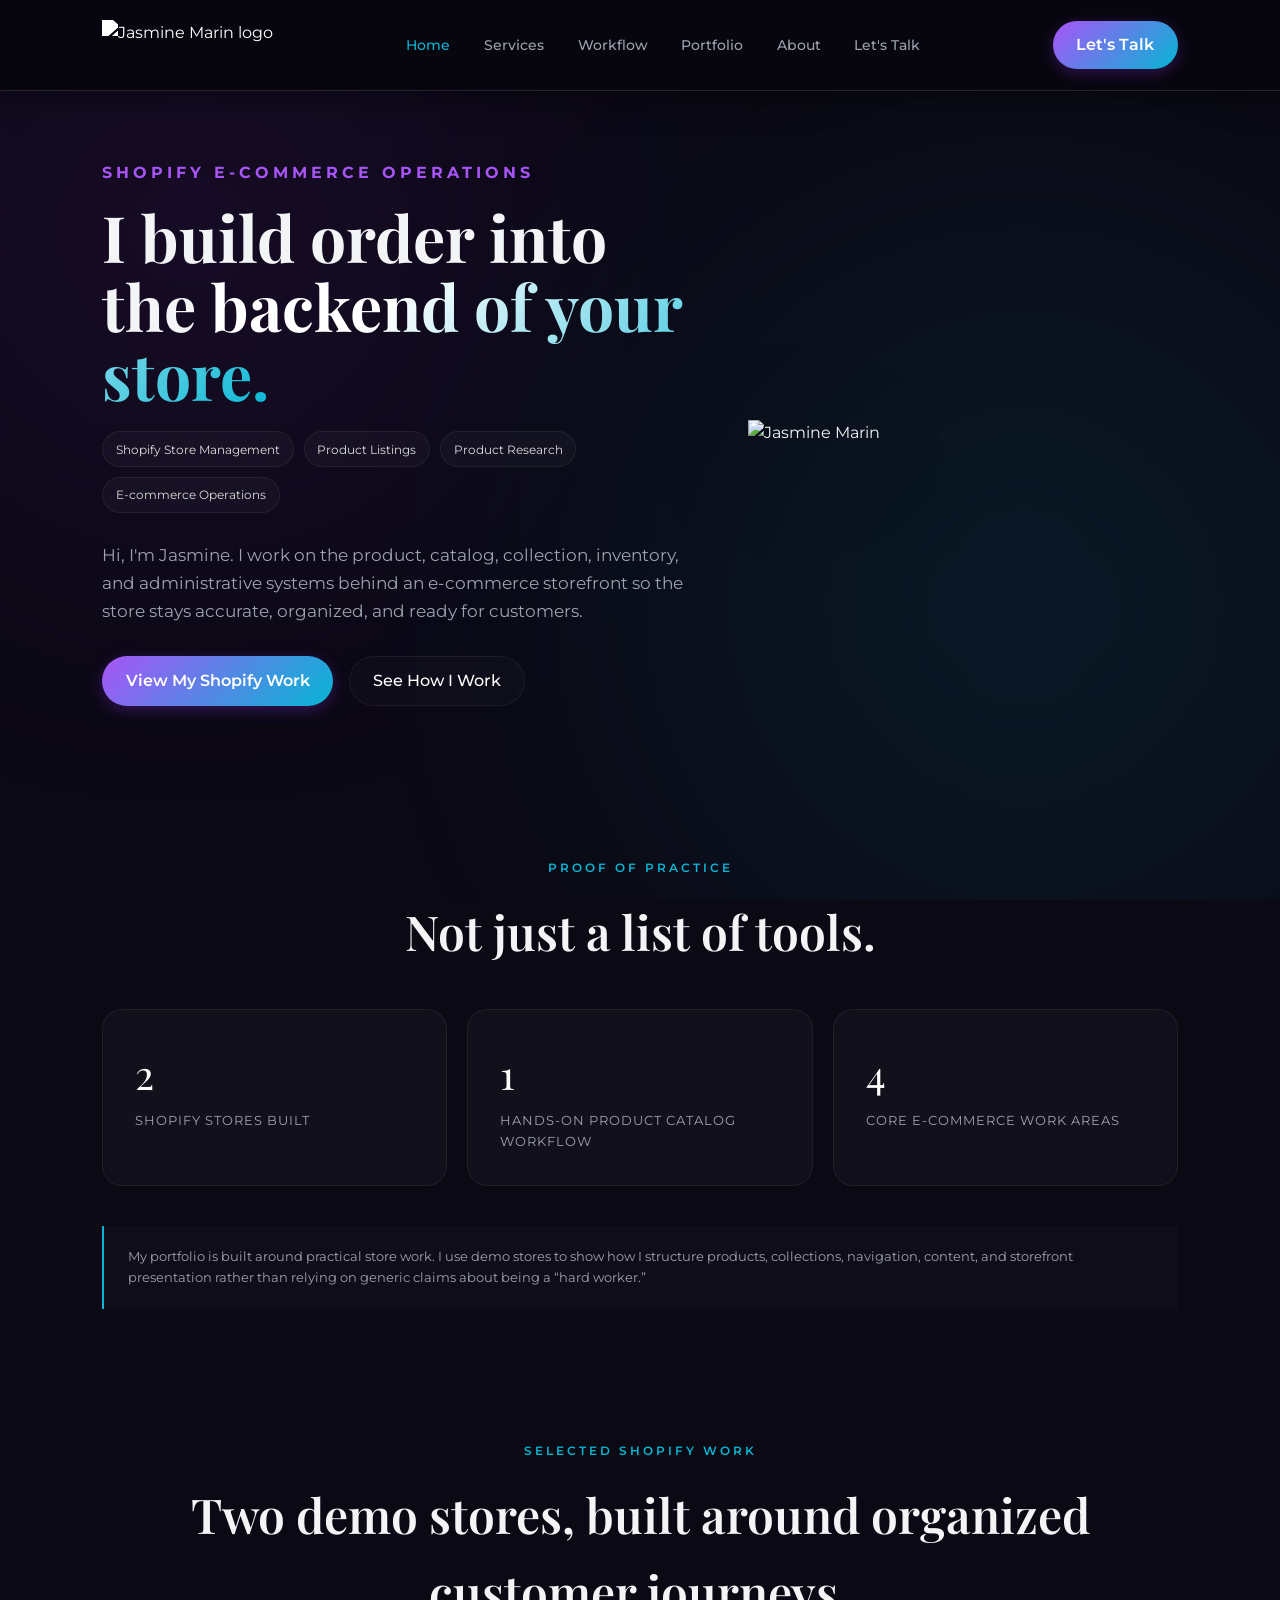
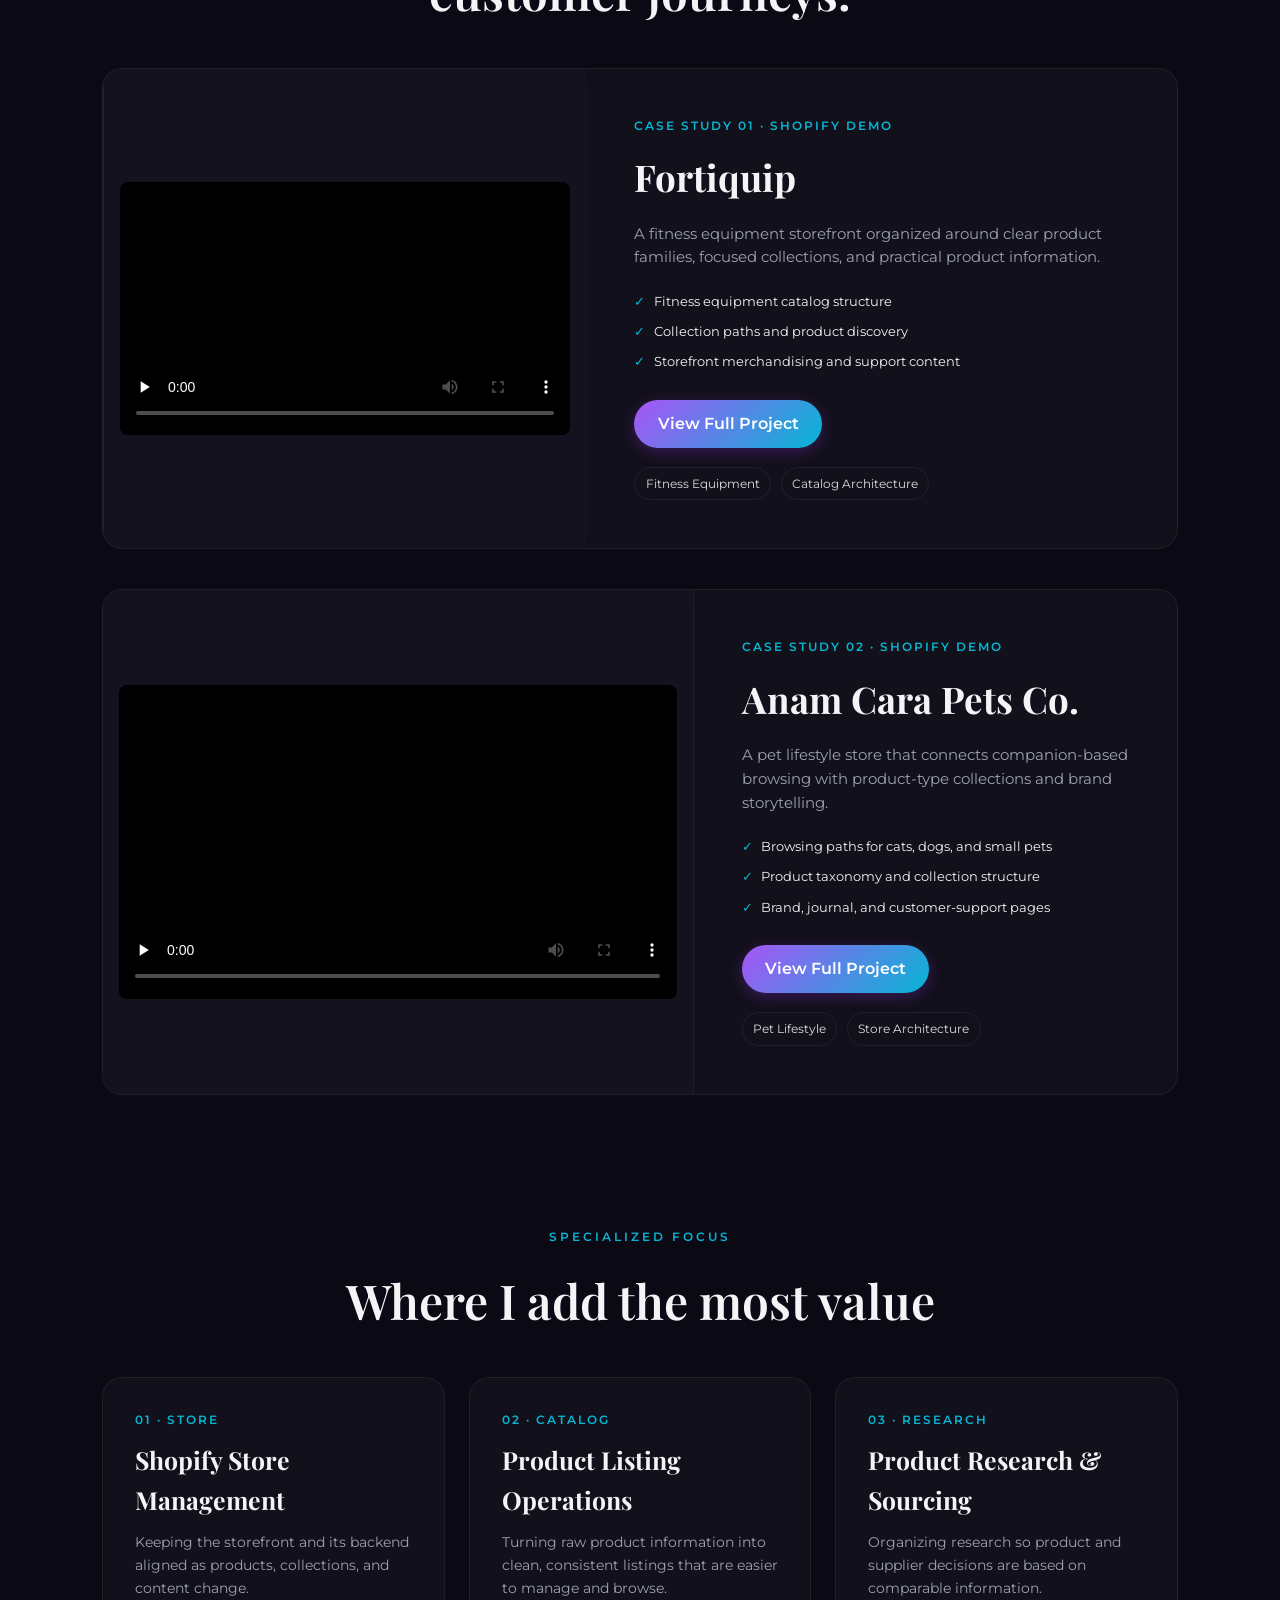
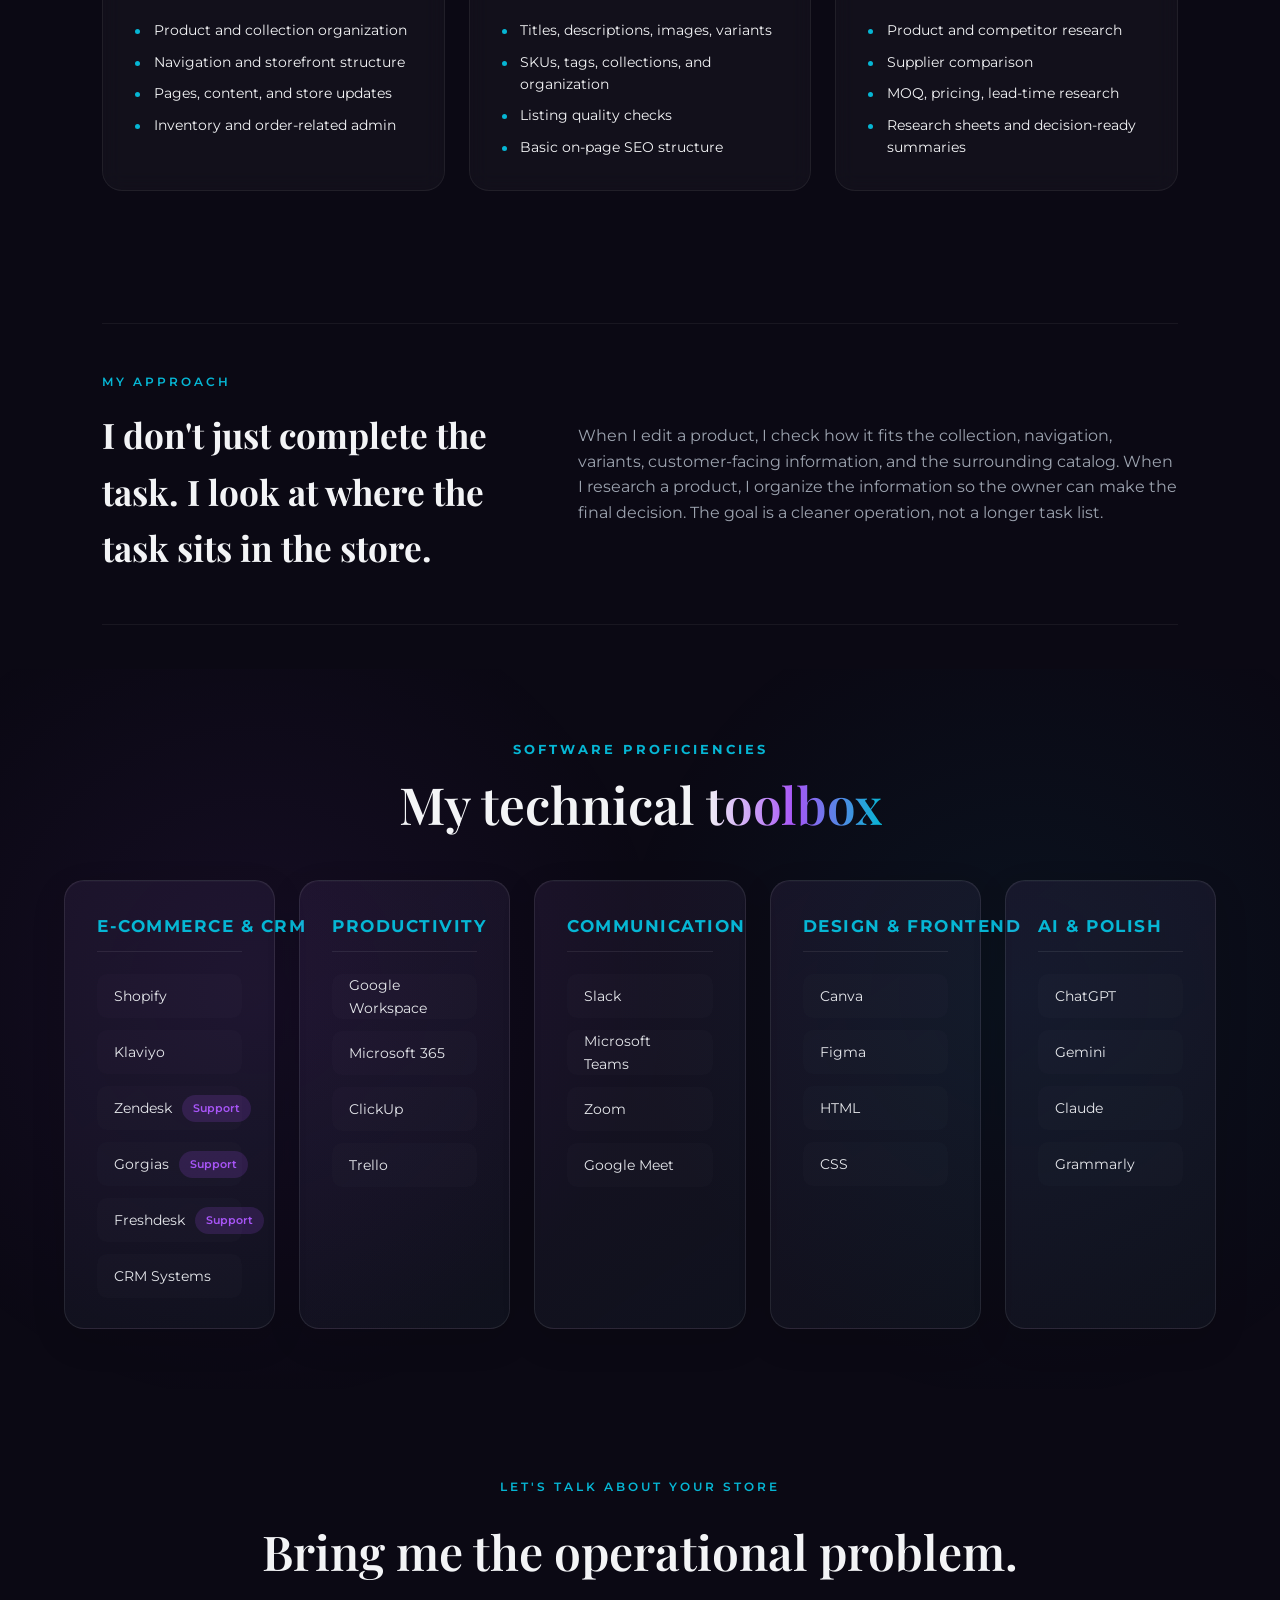
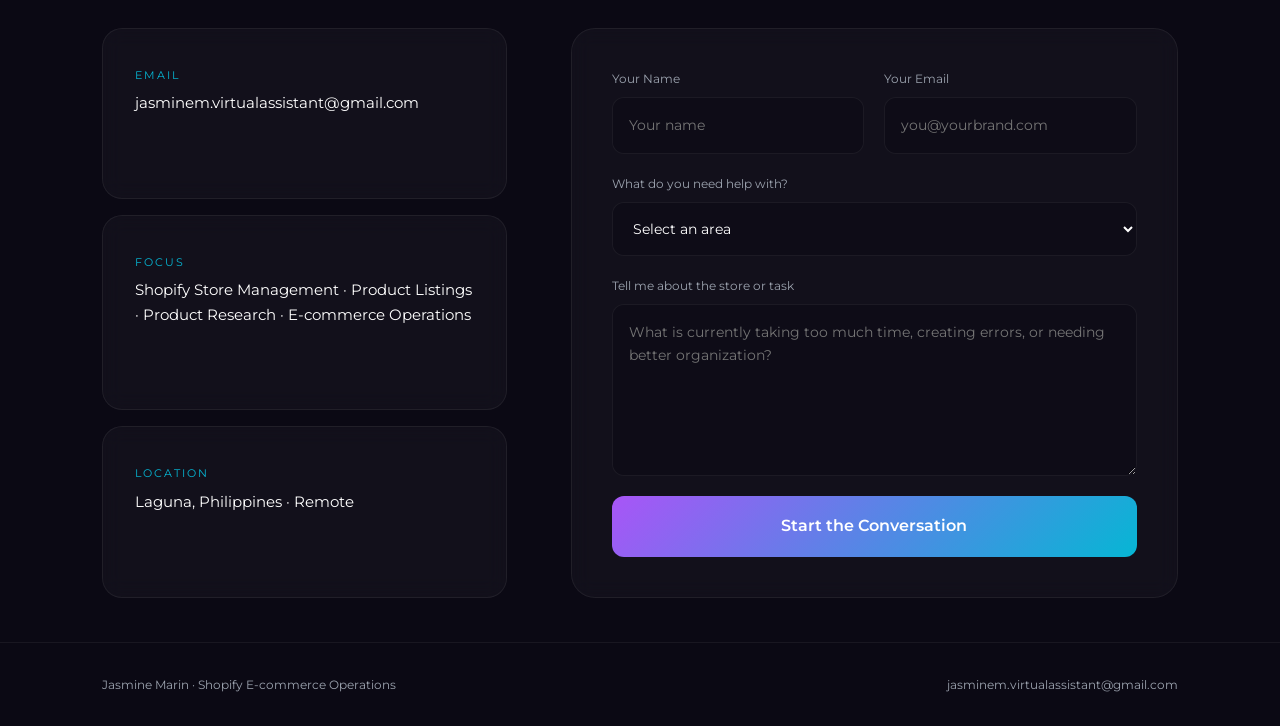
==== index.html @ 8a1c5198 "Initial commit" ====
<!DOCTYPE html>
<html lang="en">
<head>
<meta charset="UTF-8">
<meta name="viewport" content="width=device-width, initial-scale=1.0">
<title>Jasmine Marin | Shopify E-commerce Operations</title>
<meta name="description" content="Jasmine Marin specializes in Shopify store management, product listings, product research and e-commerce operations.">
<link rel="stylesheet" href="style.css">
</head>
<body data-page="home">
<div class="ambient-bg"><div class="blur-blob blob-1"></div><div class="blur-blob blob-2"></div></div>

<header>
    <a href="index.html" class="logo" aria-label="Jasmine Marin home">
        <img src="image/Jasmine LOGO.png" alt="Jasmine Marin logo" class="logo-img">
    </a>

    <button class="mobile-menu-btn" type="button" aria-label="Open navigation" aria-controls="menu" aria-expanded="false">
        <span></span>
    </button>

    <nav id="menu" aria-label="Primary navigation">
        <a href="index.html" data-page="home">Home</a>
        <a href="services.html" data-page="services">Services</a>
        <a href="workflow.html" data-page="workflow">Workflow</a>
        <a href="portfolio.html" data-page="portfolio">Portfolio</a>
        <a href="about.html" data-page="about">About</a>
        <a href="index.html#contact">Let's Talk</a>
    </nav>

    <a class="btn-header" href="index.html#contact">Let's Talk</a>
</header>


<main>
<section class="page-hero">
    <div class="hero-grid">
        <div class="hero-content reveal">
            <h2>Shopify E-commerce Operations</h2>
            <h1>I build order into the <span class="gradient-text">backend of your store.</span></h1>
            <div class="eyebrow-line">
                <span>Shopify Store Management</span>
                <span>Product Listings</span>
                <span>Product Research</span>
                <span>E-commerce Operations</span>
            </div>
            <p class="lead">Hi, I'm Jasmine. I work on the product, catalog, collection, inventory, and administrative systems behind an e-commerce storefront so the store stays accurate, organized, and ready for customers.</p>
            <div class="hero-actions">
                <a class="btn-primary" href="portfolio.html">View My Shopify Work</a>
                <a class="btn-secondary" href="workflow.html">See How I Work</a>
            </div>
        </div>
        <div class="hero-image-wrapper reveal">
            <img src="image/jasmine.png" alt="Jasmine Marin" class="hero-profile-img">
        </div>
    </div>
</section>

<section class="reveal">
    <div class="section-tag">Proof of Practice</div>
    <h2 class="section-title">Not just a list of tools.</h2>
    <div class="proof-grid">
        <div class="proof-card"><div class="proof-number">2</div><div class="proof-label">Shopify stores built</div></div>
        <div class="proof-card"><div class="proof-number">1</div><div class="proof-label">Hands-on product catalog workflow</div></div>
        <div class="proof-card"><div class="proof-number">4</div><div class="proof-label">Core e-commerce work areas</div></div>
    </div>
    <p class="case-note">My portfolio is built around practical store work. I use demo stores to show how I structure products, collections, navigation, content, and storefront presentation rather than relying on generic claims about being a “hard worker.”</p>
</section>

  <section class="reveal" id="selected-work">
    <div class="section-tag">Selected Shopify Work</div>
    <h2 class="section-title">Two demo stores, built around organized customer journeys.</h2>

    <div class="project-stack">
      <article class="project-card">
        <div class="project-card-inner">
          <div class="project-visual">
            <div class="work-video-wrapper">
              <video class="work-sample-video" controls playsinline preload="none" poster="../assets/portfolio/fortiquip/homepage%20-%20fortiquip.png" aria-label="Fortiquip new version demo store walkthrough">
                <source src="../assets/portfolio/fortiquip/FORTIQUIP%20STORE%20(NEW%20VERSION)%20-%20VIDEO%20DEMO%20.mp4" type="video/mp4">
                Your browser does not support HTML video.
              </video>
            </div>
          </div>

          <div class="project-copy">
            <span class="project-kicker">CASE STUDY 01 · SHOPIFY DEMO</span>
            <h3>Fortiquip</h3>
            <p>A fitness equipment storefront organized around clear product families, focused collections, and practical product information.</p>
            <ul>
              <li>Fitness equipment catalog structure</li>
              <li>Collection paths and product discovery</li>
              <li>Storefront merchandising and support content</li>
            </ul>
            <a class="btn-primary" href="portfolio.html#fortiquip">View Full Project</a>
            <div class="project-meta">
              <span>Fitness Equipment</span>
              <span>Catalog Architecture</span>
            </div>
          </div>
        </div>
      </article>

      <article class="project-card reverse">
        <div class="project-card-inner">
          <div class="project-visual">
            <div class="work-video-wrapper">
              <video class="work-sample-video" controls playsinline preload="none" poster="../assets/portfolio/anam-cara/homepage-anamcarapetsco.png" aria-label="Anam Cara Pets Co. demo store walkthrough">
                <source src="../assets/portfolio/anam-cara/ANAM%20CARA%20PETS%20CO_STORE%20WEBSITE%20PAGES%20DEMO.mp4" type="video/mp4">
                Your browser does not support HTML video.
              </video>
            </div>
          </div>

          <div class="project-copy">
            <span class="project-kicker">CASE STUDY 02 · SHOPIFY DEMO</span>
            <h3>Anam Cara Pets Co.</h3>
            <p>A pet lifestyle store that connects companion-based browsing with product-type collections and brand storytelling.</p>
            <ul>
              <li>Browsing paths for cats, dogs, and small pets</li>
              <li>Product taxonomy and collection structure</li>
              <li>Brand, journal, and customer-support pages</li>
            </ul>
            <a class="btn-primary" href="portfolio.html#anam-cara">View Full Project</a>
            <div class="project-meta">
              <span>Pet Lifestyle</span>
              <span>Store Architecture</span>
            </div>
          </div>
        </div>
      </article>
    </div>
  </section>

<section class="reveal">
    <div class="section-tag">Specialized Focus</div>
    <h2 class="section-title">Where I add the most value</h2>
    <div class="focus-grid">
        <article class="focus-card">
            <div class="card-index">01 · STORE</div>
            <h3>Shopify Store Management</h3>
            <p>Keeping the storefront and its backend aligned as products, collections, and content change.</p>
            <ul>
                <li>Product and collection organization</li>
                <li>Navigation and storefront structure</li>
                <li>Pages, content, and store updates</li>
                <li>Inventory and order-related admin</li>
            </ul>
        </article>
        <article class="focus-card">
            <div class="card-index">02 · CATALOG</div>
            <h3>Product Listing Operations</h3>
            <p>Turning raw product information into clean, consistent listings that are easier to manage and browse.</p>
            <ul>
                <li>Titles, descriptions, images, variants</li>
                <li>SKUs, tags, collections, and organization</li>
                <li>Listing quality checks</li>
                <li>Basic on-page SEO structure</li>
            </ul>
        </article>
        <article class="focus-card">
            <div class="card-index">03 · RESEARCH</div>
            <h3>Product Research & Sourcing</h3>
            <p>Organizing research so product and supplier decisions are based on comparable information.</p>
            <ul>
                <li>Product and competitor research</li>
                <li>Supplier comparison</li>
                <li>MOQ, pricing, lead-time research</li>
                <li>Research sheets and decision-ready summaries</li>
            </ul>
        </article>
    </div>
</section>

<section class="reveal">
    <div class="expertise-band">
        <div>
            <div class="section-tag" style="text-align:left">My Approach</div>
            <h3>I don't just complete the task. I look at where the task sits in the store.</h3>
        </div>
        <p>When I edit a product, I check how it fits the collection, navigation, variants, customer-facing information, and the surrounding catalog. When I research a product, I organize the information so the owner can make the final decision. The goal is a cleaner operation, not a longer task list.</p>
    </div>
</section>

<section class="toolbox-section" id="toolbox">
  <div class="section-heading">
    <span class="eyebrow">SOFTWARE PROFICIENCIES</span>

    <h2>
      My technical <span>toolbox</span>
    </h2>
  </div>

  <div class="toolbox-grid">

    <!-- E-COMMERCE & CRM -->
    <div class="toolbox-card">
      <h3>E-COMMERCE &amp; CRM</h3>

      <div class="tool-item">
        <span>Shopify</span>
      </div>

      <div class="tool-item">
        <span>Klaviyo</span>
      </div>

      <div class="tool-item tool-with-badge">
        <span>Zendesk</span>
        <span class="tool-badge">Support</span>
      </div>

      <div class="tool-item tool-with-badge">
        <span>Gorgias</span>
        <span class="tool-badge">Support</span>
      </div>

      <div class="tool-item tool-with-badge">
        <span>Freshdesk</span>
        <span class="tool-badge">Support</span>
      </div>

      <div class="tool-item">
        <span>CRM Systems</span>
      </div>
    </div>


    <!-- PRODUCTIVITY -->
    <div class="toolbox-card">
      <h3>PRODUCTIVITY</h3>

      <div class="tool-item">
        <span>Google Workspace</span>
      </div>

      <div class="tool-item">
        <span>Microsoft 365</span>
      </div>

      <div class="tool-item">
        <span>ClickUp</span>
      </div>

      <div class="tool-item">
        <span>Trello</span>
      </div>
    </div>


    <!-- COMMUNICATION -->
    <div class="toolbox-card">
      <h3>COMMUNICATION</h3>

      <div class="tool-item">
        <span>Slack</span>
      </div>

      <div class="tool-item">
        <span>Microsoft Teams</span>
      </div>

      <div class="tool-item">
        <span>Zoom</span>
      </div>

      <div class="tool-item">
        <span>Google Meet</span>
      </div>
    </div>


    <!-- DESIGN & FRONTEND -->
    <div class="toolbox-card">
      <h3>DESIGN &amp; FRONTEND</h3>

      <div class="tool-item">
        <span>Canva</span>
      </div>

      <div class="tool-item">
        <span>Figma</span>
      </div>

      <div class="tool-item">
        <span>HTML</span>
      </div>

      <div class="tool-item">
        <span>CSS</span>
      </div>
    </div>


    <!-- AI & POLISH -->
    <div class="toolbox-card">
      <h3>AI &amp; POLISH</h3>

      <div class="tool-item">
        <span>ChatGPT</span>
      </div>

      <div class="tool-item">
        <span>Gemini</span>
      </div>

      <div class="tool-item">
        <span>Claude</span>
      </div>

      <div class="tool-item">
        <span>Grammarly</span>
      </div>
    </div>

  </div>
</section>

<section id="contact" class="reveal">
    <div class="section-tag">Let's Talk About Your Store</div>
    <h2 class="section-title">Bring me the operational problem.</h2>
    <div class="contact-grid">
        <div class="contact-info-panel">
            <div class="contact-card"><label>Email</label><p>jasminem.virtualassistant@gmail.com</p></div>
            <div class="contact-card"><label>Focus</label><p>Shopify Store Management · Product Listings · Product Research · E-commerce Operations</p></div>
            <div class="contact-card"><label>Location</label><p>Laguna, Philippines · Remote</p></div>
        </div>
        <form action="https://formspree.io/f/xwvgepog" method="POST">
            <div class="form-row">
                <div class="input-group"><label>Your Name</label><input type="text" name="name" placeholder="Your name" required></div>
                <div class="input-group"><label>Your Email</label><input type="email" name="email" placeholder="you@yourbrand.com" required></div>
            </div>
            <div class="input-group">
                <label>What do you need help with?</label>
                <select name="service" required>
                    <option value="">Select an area</option>
                    <option>Shopify Store Management</option>
                    <option>Product Listing & Catalog</option>
                    <option>Product Research & Sourcing</option>
                    <option>Inventory & Order Operations</option>
                    <option>E-commerce Administrative Support</option>
                </select>
            </div>
            <div class="input-group"><label>Tell me about the store or task</label><textarea rows="6" name="message" placeholder="What is currently taking too much time, creating errors, or needing better organization?" required></textarea></div>
            <button type="submit">Start the Conversation</button>
        </form>
    </div>
</section>
</main>


<footer>
    <span>Jasmine Marin · Shopify E-commerce Operations</span>
    <a href="mailto:jasminem.virtualassistant@gmail.com">jasminem.virtualassistant@gmail.com</a>
</footer>

<script src="script.js"></script>
</body>
</html>
---- style.css ----
@import url('https://fonts.googleapis.com/css2?family=Montserrat:wght@300;400;500;600&family=Playfair+Display:ital,wght@0,600;1,400&display=swap');

:root{
    --bg-dark:#0b0914;
    --purple-glow:rgba(147,51,234,.15);
    --cyan-glow:rgba(6,182,212,.15);
    --text-main:#f3f4f6;
    --text-muted:#9ca3af;
    --accent-purple:#a855f7;
    --accent-cyan:#06b6d4;
    --glass-bg:rgba(255,255,255,.03);
    --glass-border:rgba(255,255,255,.06);
    --bar-bg:#4f46e5;
    --header-bg:rgba(11,9,20,.72);
}
*{box-sizing:border-box;margin:0;padding:0;scroll-behavior:smooth}
body{
    background:var(--bg-dark);
    color:var(--text-main);
    font-family:'Montserrat',sans-serif;
    overflow-x:hidden;
    line-height:1.6;
}
a{color:inherit}
button,input,textarea{font:inherit}
.ambient-bg{position:fixed;inset:0;z-index:-2;pointer-events:none;overflow:hidden}
.blur-blob{
    position:absolute;border-radius:50%;filter:blur(140px);opacity:.6;
    animation:float-bg 20s infinite alternate ease-in-out;
}
.blob-1{top:-10%;left:-10%;width:50vw;height:50vw;background:var(--purple-glow)}
.blob-2{bottom:-10%;right:-10%;width:60vw;height:60vw;background:var(--cyan-glow);animation-delay:-5s}
@keyframes float-bg{0%{transform:translate(0,0) scale(1)}100%{transform:translate(8%,5%) scale(1.15)}}
body::before{
    content:"";position:fixed;inset:0;
    background-image:radial-gradient(rgba(255,255,255,.015) 1px,transparent 1px);
    background-size:32px 32px;z-index:-1;pointer-events:none;
}

header{
    position:fixed;top:0;width:100%;padding:1.25rem 8%;
    display:flex;justify-content:space-between;align-items:center;
    z-index:200;background:rgba(8,7,15,.96);backdrop-filter:blur(16px);
    border-bottom:1px solid rgba(255,255,255,.12);box-shadow:0 8px 28px rgba(0,0,0,.38);
}
.logo{display:flex;align-items:center;text-decoration:none}
.logo-img{height:50px;width:auto;display:block;filter:brightness(0) invert(1);transition:transform .3s ease}
.logo-img:hover{transform:scale(1.05)}
nav{display:flex;align-items:center;gap:2.1rem}
nav a{
    color:var(--text-muted);text-decoration:none;font-size:.88rem;font-weight:500;
    transition:color .3s;white-space:nowrap
}
nav a:hover,nav a.active{color:var(--accent-cyan)}
.mobile-menu-btn{
    display:none;width:40px;height:40px;border:1px solid rgba(255,255,255,.12);
    border-radius:14px;background:rgba(11,9,20,.75);color:#fff;align-items:center;
    justify-content:center;cursor:pointer;position:relative
}
.mobile-menu-btn span{display:block;width:18px;height:2px;background:#fff;border-radius:999px;position:relative;transition:transform .25s ease,opacity .25s ease}
.mobile-menu-btn span::before,.mobile-menu-btn span::after{
    content:"";position:absolute;width:18px;height:2px;background:#fff;border-radius:999px;left:0;
    transition:transform .25s ease,opacity .25s ease
}
.mobile-menu-btn span::before{transform:translateY(-6px)}
.mobile-menu-btn span::after{transform:translateY(6px)}
.mobile-menu-btn.open span{transform:rotate(45deg)}
.mobile-menu-btn.open span::before{transform:rotate(90deg)}
.mobile-menu-btn.open span::after{opacity:0}

.btn-header,.btn-primary{
    display:inline-flex;align-items:center;justify-content:center;
    background:linear-gradient(135deg,var(--accent-purple),var(--accent-cyan));
    padding:.7rem 1.45rem;border-radius:30px;color:#fff;font-weight:600;
    border:none;cursor:pointer;text-decoration:none;
    box-shadow:0 4px 15px rgba(147,51,234,.3);
    transition:transform .3s,box-shadow .3s
}
.btn-header:hover,.btn-primary:hover{transform:translateY(-2px);box-shadow:0 6px 20px rgba(6,182,212,.4)}
.btn-secondary{
    display:inline-flex;align-items:center;justify-content:center;
    padding:.7rem 1.45rem;border:1px solid var(--glass-border);
    border-radius:30px;color:#fff;text-decoration:none;font-weight:500;
    transition:.3s;background:rgba(255,255,255,.02)
}
.btn-secondary:hover{border-color:var(--accent-cyan);transform:translateY(-2px)}

section{padding:5.5rem 8% 2.75rem;min-height:0;display:flex;flex-direction:column;justify-content:center;scroll-margin-top:88px}
.page-hero{padding-top:10rem;min-height:68vh;padding-bottom:4rem}
.reveal{opacity:0;transform:translateY(35px);transition:opacity .8s cubic-bezier(.21,.6,.35,1),transform .8s cubic-bezier(.21,.6,.35,1)}
.reveal.active{opacity:1;transform:translateY(0)}
.section-tag{text-transform:uppercase;font-size:.75rem;font-weight:600;letter-spacing:3px;color:var(--accent-cyan);margin-bottom:1rem;text-align:center}
.section-title{font-family:'Playfair Display',serif;font-size:3rem;margin-bottom:2.4rem;font-weight:600;text-align:center}
.gradient-text{background:linear-gradient(135deg,#fff 30%,var(--accent-cyan) 100%);-webkit-background-clip:text;background-clip:text;-webkit-text-fill-color:transparent}
.muted{color:var(--text-muted)}

.hero-grid{display:grid;grid-template-columns:1.15fr .85fr;gap:4rem;align-items:center}
.hero-content h2{font-size:1rem;text-transform:uppercase;letter-spacing:4px;color:var(--accent-purple);margin-bottom:1rem}
.hero-content h1{font-family:'Playfair Display',serif;font-size:4rem;line-height:1.08;margin-bottom:1.4rem}
.hero-content .lead{font-size:1.08rem;color:var(--text-muted);max-width:650px;margin-bottom:2rem}
.eyebrow-line{display:flex;flex-wrap:wrap;gap:.6rem;margin-bottom:1.8rem}
.eyebrow-line span{
    border:1px solid var(--glass-border);background:var(--glass-bg);
    padding:.45rem .8rem;border-radius:999px;font-size:.76rem;color:#ddd
}
.hero-actions{display:flex;flex-wrap:wrap;gap:1rem}
.hero-profile-img{width:120%;max-width:520px;height:auto;display:block;object-fit:cover;filter:drop-shadow(0 20px 50px rgba(0,0,0,.7)) grayscale(5%);transition:.5s}
.hero-profile-img:hover{filter:drop-shadow(0 25px 60px rgba(147,51,234,.25)) grayscale(0%);transform:translateY(-5px)}

.proof-grid{display:grid;grid-template-columns:repeat(3,1fr);gap:1.25rem}
.proof-card,.focus-card,.project-card,.process-card,.tool-card,.contact-card{
    background:var(--glass-bg);border:1px solid var(--glass-border);
    border-radius:20px;padding:2rem;backdrop-filter:blur(10px);
    transition:transform .3s,border-color .3s,background .3s
}
.proof-card:hover,.focus-card:hover,.project-card:hover,.process-card:hover,.tool-card:hover,.contact-card:hover{
    transform:translateY(-5px);border-color:rgba(6,182,212,.35)
}
.proof-number{font-family:'Playfair Display',serif;font-size:2.5rem;color:#fff;margin-bottom:.25rem}
.proof-label{color:var(--text-muted);font-size:.84rem;text-transform:uppercase;letter-spacing:1px}

.focus-grid{display:grid;grid-template-columns:repeat(3,1fr);gap:1.5rem}
.focus-card .card-index{color:var(--accent-cyan);font-size:.75rem;letter-spacing:2px;font-weight:600}
.focus-card h3{font-family:'Playfair Display',serif;font-size:1.55rem;margin:.7rem 0}
.focus-card p{color:var(--text-muted);font-size:.9rem}
.focus-card ul{list-style:none;margin-top:1.2rem;display:grid;gap:.6rem}
.focus-card li{font-size:.86rem;padding-left:1.15rem;position:relative}
.focus-card li::before{content:"";position:absolute;left:0;top:.62rem;width:5px;height:5px;background:var(--accent-cyan);border-radius:50%}

.expertise-band{
    display:grid;grid-template-columns:1fr 1.4fr;gap:3rem;align-items:center;
    border-top:1px solid var(--glass-border);border-bottom:1px solid var(--glass-border);
    padding:3rem 0
}
.expertise-band h3{font-family:'Playfair Display',serif;font-size:2.2rem}
.expertise-band p{color:var(--text-muted);max-width:760px}

/* =========================================
   TECHNICAL TOOLBOX
   ========================================= */

.toolbox-section {
  width: 100%;
  padding: 70px 5% 60px;

  background:
    radial-gradient(
      circle at 20% 45%,
      rgba(168, 85, 247, 0.07),
      transparent 38%
    ),
    radial-gradient(
      circle at 80% 45%,
      rgba(6, 182, 212, 0.06),
      transparent 38%
    );
}


/* SECTION HEADING */

.section-heading {
  text-align: center;
  margin-bottom: 48px;
}

.section-heading .eyebrow {
  display: block;
  margin-bottom: 16px;

  color: #06b6d4;

  font-size: 13px;
  font-weight: 700;
  letter-spacing: 3px;
}

.section-heading h2 {
  margin: 0;

  color: #f3f4f6;

  font-family: "Playfair Display", serif;
  font-size: clamp(42px, 4vw, 56px);
  font-weight: 600;
  line-height: 1.1;
}

.section-heading h2 span {
  background: linear-gradient(
    90deg,
    #f3f4f6,
    #a855f7,
    #06b6d4
  );

  -webkit-background-clip: text;
  background-clip: text;
  -webkit-text-fill-color: transparent;
}


/* TOOLBOX GRID */

.toolbox-grid {
  width: 100%;
  max-width: 1600px;

  margin: 0 auto;

  display: grid;
  grid-template-columns: repeat(5, minmax(0, 1fr));

  gap: 24px;
}


/* TOOLBOX CARD */

.toolbox-card {
  min-width: 0;

  padding: 34px 32px 30px;

  border: 1px solid rgba(255, 255, 255, 0.09);
  border-radius: 20px;

  background:
    linear-gradient(
      145deg,
      rgba(168, 85, 247, 0.055),
      rgba(6, 182, 212, 0.025)
    ),
    rgba(255, 255, 255, 0.018);

  box-shadow:
    inset 0 1px 0 rgba(255, 255, 255, 0.025),
    0 12px 35px rgba(0, 0, 0, 0.12);
}


/* CARD TITLE */

.toolbox-card h3 {
  margin: 0 0 22px;
  padding-bottom: 14px;

  border-bottom: 1px solid rgba(255, 255, 255, 0.08);

  color: #06b6d4;

  font-size: 17px;
  font-weight: 700;
  letter-spacing: 1.5px;
  line-height: 1.3;

  white-space: nowrap;
}


/* TOOL ITEMS */

.tool-item {
  min-height: 44px;

  margin-bottom: 12px;
  padding: 0 17px;

  display: flex;
  align-items: center;
  justify-content: space-between;

  border-radius: 10px;

  background: rgba(255, 255, 255, 0.012);

  color: #e5e7eb;

  font-size: 14px;

  transition:
    background 0.2s ease,
    transform 0.2s ease;
}

.tool-item:last-child {
  margin-bottom: 0;
}

.tool-item:hover {
  transform: translateY(-2px);

  background: rgba(168, 85, 247, 0.08);
}


/* ZENDESK BADGE */

.tool-with-badge {
  gap: 10px;
}

.tool-badge {
  flex-shrink: 0;

  padding: 5px 11px;

  border-radius: 999px;

  background: rgba(168, 85, 247, 0.16);

  color: #a855f7;

  font-size: 11px;
  font-weight: 600;
}


/* =========================================
   TABLET
   ========================================= */

@media (max-width: 1200px) {

  .toolbox-grid {
    grid-template-columns: repeat(3, minmax(0, 1fr));
  }

  .toolbox-card h3 {
    white-space: normal;
  }

}


/* =========================================
   MOBILE
   ========================================= */

@media (max-width: 700px) {

  .toolbox-section {
    padding: 55px 20px 45px;
  }

  .section-heading {
    margin-bottom: 32px;
  }

  .section-heading .eyebrow {
    font-size: 11px;
    letter-spacing: 2.5px;
  }

  .section-heading h2 {
    font-size: 38px;
  }

  .toolbox-grid {
    grid-template-columns: repeat(2, minmax(0, 1fr));
    gap: 14px;
  }

  .toolbox-card {
    padding: 24px 18px 20px;
    border-radius: 16px;
  }

  .toolbox-card h3 {
    margin-bottom: 16px;
    padding-bottom: 11px;

    font-size: 13px;
    letter-spacing: 1px;
  }

  .tool-item {
    min-height: 40px;

    margin-bottom: 9px;
    padding: 0 12px;

    font-size: 12px;
  }

  .tool-badge {
    padding: 4px 7px;
    font-size: 9px;
  }

}


/* =========================================
   SMALL PHONES
   ========================================= */

@media (max-width: 430px) {

  .toolbox-grid {
    grid-template-columns: 1fr;
  }

  .toolbox-card h3 {
    font-size: 14px;
  }

  .tool-item {
    font-size: 13px;
  }

}


.page-intro{max-width:820px;margin:0 auto 3rem;text-align:center;color:var(--text-muted)}
.project-stack{display:grid;gap:2.5rem}
.project-card{padding:0;overflow:hidden}
.project-card-inner{display:grid;grid-template-columns:.9fr 1.1fr;min-height:460px}
.project-card.reverse .project-card-inner{grid-template-columns:1.1fr .9fr}
.project-card.reverse .project-copy{order:2}
.project-card.reverse .project-visual{order:1}
.project-copy{padding:3rem;display:flex;flex-direction:column;justify-content:center}
.project-kicker{text-transform:uppercase;letter-spacing:2px;color:var(--accent-cyan);font-size:.72rem;font-weight:600}
.project-copy h3{font-family:'Playfair Display',serif;font-size:2.3rem;margin:.8rem 0 1rem}
.project-copy p{color:var(--text-muted);font-size:.92rem}
.project-copy ul{list-style:none;margin:1.3rem 0 1.7rem;display:grid;gap:.55rem}
.project-copy li{font-size:.84rem;padding-left:1.2rem;position:relative}
.project-copy li::before{content:"✓";position:absolute;left:0;color:var(--accent-cyan)}
.project-meta{display:flex;flex-wrap:wrap;gap:.6rem;margin-top:auto}
.project-meta span{font-size:.72rem;border:1px solid var(--glass-border);padding:.4rem .65rem;border-radius:999px;color:#ddd}
.project-visual{
    min-height:460px;background:#14121f;border-left:1px solid var(--glass-border);
    display:flex;align-items:center;justify-content:center;padding:1rem
}
.project-card.reverse .project-visual{border-left:none;border-right:1px solid var(--glass-border)}
.browser-mockup{width:100%;height:100%;min-height:430px;background:#1e1b29;border:1px solid var(--glass-border);border-radius:16px;overflow:hidden;box-shadow:0 25px 50px rgba(0,0,0,.45);display:flex;flex-direction:column}
.browser-header{background:#14121f;padding:.6rem .9rem;display:flex;gap:.5rem;border-bottom:1px solid var(--glass-border)}
.dot{width:9px;height:9px;border-radius:50%;background:rgba(255,255,255,.15)}
.browser-content{padding:.75rem;display:flex;justify-content:center;align-items:center;flex:1}
.work-video-wrapper{width:100%;max-width:960px;background:#000;border-radius:8px;overflow:hidden;position:relative;aspect-ratio:16/9}
.work-sample-video{width:100%;height:100%;display:block;object-fit:contain;background:#000}
.project-video-placeholder{
    min-height:0;padding:1.5rem;display:flex;flex-direction:column;align-items:center;justify-content:center;gap:.65rem;
    border:1px solid var(--glass-border);text-align:center;
    background:radial-gradient(circle at 25% 20%,rgba(6,182,212,.14),transparent 42%),linear-gradient(145deg,#141a20,#0b0914)
}
.placeholder-play{
    width:52px;height:52px;display:grid;place-items:center;padding-left:4px;
    border:1px solid rgba(6,182,212,.55);border-radius:50%;color:var(--accent-cyan);font-size:1.1rem
}
.project-video-placeholder .project-kicker{font-size:.68rem}
.project-video-placeholder p{margin:0;color:var(--text-main);font-weight:600}
.placeholder-note{color:var(--text-muted);font-size:.72rem}
.project-copy .btn-primary{align-self:flex-start;margin-bottom:1.2rem}
.visual-placeholder{
    width:100%;min-height:400px;border:1px solid var(--glass-border);border-radius:14px;
    display:flex;flex-direction:column;justify-content:center;align-items:center;text-align:center;
    padding:2rem;background:
    radial-gradient(circle at 30% 30%,rgba(168,85,247,.14),transparent 40%),
    radial-gradient(circle at 70% 70%,rgba(6,182,212,.12),transparent 45%),
    #11101b
}
.visual-placeholder .small{font-size:.7rem;text-transform:uppercase;letter-spacing:3px;color:var(--accent-cyan)}
.visual-placeholder h4{font-family:'Playfair Display',serif;font-size:2rem;margin:.6rem 0}
.visual-placeholder p{max-width:430px;color:var(--text-muted);font-size:.82rem}

.case-note{
    margin-top:2.5rem;padding:1.25rem 1.5rem;border-left:2px solid var(--accent-cyan);
    background:rgba(255,255,255,.02);color:var(--text-muted);font-size:.84rem
}

.process-grid{display:grid;grid-template-columns:repeat(3,1fr);gap:1rem}
.process-card{position:relative;min-height:0;padding:1.5rem}
.process-no{font-size:.72rem;letter-spacing:2px;color:var(--accent-purple);font-weight:600}
.process-card h3{font-family:'Playfair Display',serif;font-size:1.45rem;margin:.65rem 0}
.process-card p{color:var(--text-muted);font-size:.86rem}
.process-card .deliverable{margin-top:1rem;color:#ddd;font-size:.76rem}
.process-card .deliverable strong{color:var(--accent-cyan);font-weight:500}

.workflow-callout{
    margin-top:1.75rem;display:grid;grid-template-columns:1fr 1fr;gap:1rem
}
.callout{
    position:relative;overflow:hidden;border:1px solid var(--glass-border);background:linear-gradient(145deg,rgba(168,85,247,.055),rgba(6,182,212,.035));border-radius:18px;padding:1.25rem 1.35rem
}
.callout::after{content:"";position:absolute;right:-55px;bottom:-70px;width:150px;height:150px;border-radius:50%;background:var(--cyan-glow);filter:blur(30px);pointer-events:none}
.callout-top{display:flex;align-items:center;gap:.75rem;margin-bottom:.7rem}
.callout-icon{width:34px;height:34px;border:1px solid rgba(6,182,212,.25);border-radius:10px;display:grid;place-items:center;color:var(--accent-cyan);font-size:.9rem;background:rgba(6,182,212,.06);flex:0 0 auto}
.callout h4{color:var(--accent-cyan);font-size:.72rem;text-transform:uppercase;letter-spacing:2px;margin:0}
.callout p{color:var(--text-muted);font-size:.82rem;line-height:1.6;margin:0}
.callout-flow{display:flex;flex-wrap:wrap;align-items:center;gap:.4rem;margin-top:1rem;position:relative;z-index:1}
.callout-flow span{font-size:.68rem;color:#ddd;border:1px solid var(--glass-border);background:rgba(255,255,255,.025);padding:.4rem .55rem;border-radius:999px}
.callout-flow i{font-style:normal;color:var(--accent-purple);font-size:.72rem}

.contact-grid{display:grid;grid-template-columns:.8fr 1.2fr;gap:4rem}
.contact-info-panel{display:grid;gap:1rem}
.contact-card label{font-size:.7rem;text-transform:uppercase;color:var(--accent-cyan);letter-spacing:2px}
.contact-card p{font-size:.95rem;color:#fff;margin-top:.3rem}
form{background:var(--glass-bg);border:1px solid var(--glass-border);padding:2.5rem;border-radius:24px;display:flex;flex-direction:column;gap:1.25rem;backdrop-filter:blur(10px)}
.form-row{display:grid;grid-template-columns:1fr 1fr;gap:1.25rem}
.input-group{display:flex;flex-direction:column;gap:.5rem}
.input-group label{font-size:.78rem;color:var(--text-muted)}
input,textarea,select{
    background:rgba(11,9,20,.5);border:1px solid var(--glass-border);padding:1rem;
    border-radius:12px;color:#fff;font-family:inherit;font-size:.9rem;transition:border-color .3s
}
select{appearance:auto}
input:focus,textarea:focus,select:focus{outline:none;border-color:var(--accent-cyan)}
textarea{resize:vertical}
button[type=submit]{background:linear-gradient(135deg,var(--accent-purple),var(--accent-cyan));color:#fff;border:none;padding:1.1rem;border-radius:12px;font-size:1rem;font-weight:600;cursor:pointer;transition:.3s}
button[type=submit]:hover{transform:translateY(-2px)}

footer{padding:2rem 8%;border-top:1px solid var(--glass-border);display:flex;justify-content:space-between;gap:1rem;color:var(--text-muted);font-size:.75rem}
footer a{text-decoration:none;color:var(--text-muted)}
footer a:hover{color:var(--accent-cyan)}

@media(max-width:1050px){
    header{padding:1rem 4%}
    nav{position:fixed;top:76px;right:16px;width:calc(100% - 32px);max-width:320px;flex-direction:column;align-items:flex-start;padding:1.5rem;border-radius:24px;background:rgba(11,9,20,.96);border:1px solid rgba(255,255,255,.08);box-shadow:0 30px 80px rgba(0,0,0,.35);transform:translateY(-20px) scale(.95);opacity:0;pointer-events:none;transition:.25s;z-index:110}
    nav.open{transform:translateY(0) scale(1);opacity:1;pointer-events:auto}
    nav a{width:100%;padding:.25rem 0}
    .mobile-menu-btn{display:inline-flex}
    header>.btn-header{display:none}
    .hero-grid,.expertise-band,.project-card-inner,.project-card.reverse .project-card-inner,.contact-grid{grid-template-columns:1fr}
    .hero-content h1{font-size:2.9rem}
    .hero-profile-img{width:100%;max-width:480px;margin:auto}
    .proof-grid,.focus-grid,.process-grid{grid-template-columns:1fr 1fr}
    .tools-grid{grid-template-columns:repeat(3,1fr)}
    .project-copy,.project-card.reverse .project-copy{order:1;padding:2rem}
    .project-visual,.project-card.reverse .project-visual{order:2;border:none;border-top:1px solid var(--glass-border);padding:1rem}
}
@media(max-width:650px){
    section{padding:4.75rem 4% 2rem}
    section:first-child{padding-top:8rem}
    .page-hero{padding-top:8.5rem}
    .section-title{font-size:2.25rem}
    .hero-content h1{font-size:2.45rem}
    .hero-actions,.hero-actions .btn-primary,.hero-actions .btn-secondary{width:100%}
    .proof-grid,.focus-grid,.process-grid,.form-row{grid-template-columns:1fr}
    .tools-grid{grid-template-columns:repeat(2,minmax(0,1fr));gap:.75rem}
    .tool-card{padding:1.15rem .9rem}
    .tool-card h3{font-size:.68rem;letter-spacing:1.2px}
    .tool-list span{font-size:.72rem;min-height:36px;padding:.5rem .55rem}
    .project-copy{padding:1.5rem}
    .project-copy h3{font-size:1.9rem}
    .project-visual{min-height:340px}
    .visual-placeholder{min-height:300px}
    .browser-mockup{min-height:320px}
    footer{padding:1.5rem 4%;flex-direction:column}
}

@media(max-width:430px){
    .tools-grid{grid-template-columns:1fr}
    .workflow-callout{grid-template-columns:1fr}
    .callout-flow{gap:.3rem}
    .callout-flow i{display:none}
}
/* =========================================================
   PORTFOLIO CASE STUDIES
   Jasmine Marin | Shopify E-commerce Operations
   ========================================================= */


/* ---------------------------------------------------------
   CASE STUDY INTRO
--------------------------------------------------------- */

.portfolio-case-studies {
    width: min(1200px, 92%);
    margin: 0 auto;
    padding: 112px 0 100px;
}

.case-study-intro {
    max-width: 900px;
    margin: 0 auto 90px;
    text-align: center;
}

.case-study-intro .section-tag {
    margin-bottom: 18px;
}

.case-study-intro .section-title {
    margin-bottom: 28px;
}

.case-study-intro-text {
    max-width: 800px;
    margin: 0 auto 20px;
    font-size: 18px;
    line-height: 1.8;
    opacity: 0.82;
}

.case-study-note {
    max-width: 780px;
    margin: 0 auto;
    padding: 18px 22px;
    border-left: 2px solid currentColor;
    text-align: left;
    font-size: 14px;
    line-height: 1.7;
    opacity: 0.68;
}


/* ---------------------------------------------------------
   MAIN CASE STUDY
--------------------------------------------------------- */

.case-study {
    position: relative;
}

.case-study-header {
    margin-bottom: 35px;
}

.case-study-header[id] {
    scroll-margin-top: 100px;
}

.case-study-number {
    display: inline-block;
    margin-bottom: 14px;
    font-size: 12px;
    font-weight: 700;
    letter-spacing: 0.16em;
    text-transform: uppercase;
    opacity: 0.6;
}

.case-study-status {
    display: inline-flex;
    align-items: center;
    width: fit-content;
    margin-left: 12px;
    padding: 6px 11px;
    border: 1px solid rgba(128, 128, 128, 0.3);
    border-radius: 999px;
    font-size: 11px;
    letter-spacing: 0.05em;
    text-transform: uppercase;
    opacity: 0.7;
}

.case-study-header h2 {
    margin: 0;
    font-size: clamp(42px, 6vw, 76px);
    line-height: 0.98;
    letter-spacing: -0.04em;
}

.case-study-subtitle {
    max-width: 720px;
    margin-top: 20px;
    font-size: 19px;
    line-height: 1.6;
    opacity: 0.72;
}


/* ---------------------------------------------------------
   PROJECT SNAPSHOT
--------------------------------------------------------- */

.case-study-snapshot {
    display: grid;
    grid-template-columns: repeat(4, 1fr);
    gap: 1px;
    margin-bottom: 70px;
    border: 1px solid rgba(128, 128, 128, 0.2);
    background: rgba(128, 128, 128, 0.2);
    overflow: hidden;
    border-radius: 16px;
}

.snapshot-item {
    padding: 24px;
    background: rgba(255, 255, 255, 0.025);
}

.snapshot-item span {
    display: block;
    margin-bottom: 9px;
    font-size: 11px;
    font-weight: 700;
    letter-spacing: 0.12em;
    text-transform: uppercase;
    opacity: 0.55;
}

.snapshot-item strong {
    display: block;
    font-size: 14px;
    line-height: 1.5;
}


/* ---------------------------------------------------------
   FEATURE SECTIONS
--------------------------------------------------------- */

.case-study-feature {
    display: grid;
    grid-template-columns: minmax(0, 1.1fr) minmax(0, 0.9fr);
    gap: 70px;
    align-items: center;
    margin-bottom: 110px;
}

.case-study-feature.reverse {
    grid-template-columns: minmax(0, 0.9fr) minmax(0, 1.1fr);
}

.case-study-feature.reverse .case-study-feature-content {
    order: 1;
}

.case-study-feature.reverse .case-study-image {
    order: 2;
}

.case-study-feature-content {
    max-width: 620px;
}

.case-study-feature-content h3 {
    margin: 0 0 20px;
    font-size: clamp(28px, 3.2vw, 44px);
    line-height: 1.1;
    letter-spacing: -0.025em;
}

.case-study-feature-content > p {
    margin: 0 0 18px;
    font-size: 16px;
    line-height: 1.8;
    opacity: 0.78;
}


/* ---------------------------------------------------------
   CASE STUDY IMAGES
--------------------------------------------------------- */

.case-study-image {
    position: relative;
    overflow: hidden;
    border: 1px solid rgba(128, 128, 128, 0.22);
    border-radius: 20px;
    background: rgba(128, 128, 128, 0.05);
}

.case-study-image a {
    display: block;
}

.case-study-image img {
    display: block;
    width: 100%;
    height: auto;
    transition: transform 0.5s ease;
}

.case-study-image:hover img {
    transform: scale(1.025);
}

.case-study-single-image {
    margin-top: 40px;
    overflow: hidden;
    border: 1px solid rgba(128, 128, 128, 0.22);
    border-radius: 20px;
}

.case-study-single-image a {
    display: block;
}

.case-study-single-image img {
    display: block;
    width: 100%;
    height: auto;
}


/* ---------------------------------------------------------
   CASE LIST
--------------------------------------------------------- */

.case-list {
    display: grid;
    gap: 0;
    margin-top: 30px;
    border-top: 1px solid rgba(128, 128, 128, 0.2);
}

.case-list > div {
    padding: 17px 0;
    border-bottom: 1px solid rgba(128, 128, 128, 0.2);
}

.case-list strong {
    display: block;
    margin-bottom: 5px;
    font-size: 14px;
}

.case-list span {
    display: block;
    font-size: 13px;
    line-height: 1.65;
    opacity: 0.68;
}


/* ---------------------------------------------------------
   GENERAL CASE STUDY SECTIONS
--------------------------------------------------------- */

.case-study-section {
    margin-bottom: 110px;
}

.case-study-section > h3 {
    max-width: 900px;
    margin: 0 0 20px;
    font-size: clamp(30px, 4vw, 48px);
    line-height: 1.08;
    letter-spacing: -0.03em;
}

.case-study-section > p {
    max-width: 850px;
    margin: 0 0 30px;
    font-size: 16px;
    line-height: 1.8;
    opacity: 0.76;
}


/* ---------------------------------------------------------
   DARK CASE STUDY SECTIONS
--------------------------------------------------------- */

.case-study-dark {
    padding: 70px;
    border: 1px solid rgba(128, 128, 128, 0.2);
    border-radius: 26px;
    background: rgba(0, 0, 0, 0.08);
}


/* ---------------------------------------------------------
   STRATEGY GRID
--------------------------------------------------------- */

.strategy-grid {
    display: grid;
    grid-template-columns: repeat(2, 1fr);
    gap: 18px;
    margin-top: 40px;
}

.strategy-card {
    position: relative;
    padding: 30px;
    border: 1px solid rgba(128, 128, 128, 0.2);
    border-radius: 18px;
    background: rgba(255, 255, 255, 0.025);
    transition:
        transform 0.3s ease,
        border-color 0.3s ease,
        background 0.3s ease;
}

.strategy-card:hover {
    transform: translateY(-4px);
    border-color: rgba(128, 128, 128, 0.45);
    background: rgba(255, 255, 255, 0.045);
}

.strategy-number {
    display: inline-flex;
    align-items: center;
    justify-content: center;
    width: 34px;
    height: 34px;
    margin-bottom: 20px;
    border: 1px solid rgba(128, 128, 128, 0.3);
    border-radius: 50%;
    font-size: 11px;
    font-weight: 700;
}

.strategy-card h4 {
    margin: 0 0 10px;
    font-size: 18px;
}

.strategy-card p {
    margin: 0;
    font-size: 14px;
    line-height: 1.7;
    opacity: 0.7;
}


/* ---------------------------------------------------------
   CATALOG GRID
--------------------------------------------------------- */

.catalog-grid {
    display: grid;
    grid-template-columns: repeat(3, 1fr);
    gap: 15px;
    margin-top: 40px;
}

.catalog-item {
    padding: 25px;
    border: 1px solid rgba(128, 128, 128, 0.2);
    border-radius: 16px;
    background: rgba(255, 255, 255, 0.025);
}

.catalog-item strong {
    display: block;
    margin-bottom: 10px;
    font-size: 15px;
}

.catalog-item p {
    margin: 0;
    font-size: 13px;
    line-height: 1.7;
    opacity: 0.68;
}


/* ---------------------------------------------------------
   CUSTOM PAGES
--------------------------------------------------------- */

.custom-pages-grid {
    display: grid;
    grid-template-columns: repeat(4, 1fr);
    gap: 16px;
    margin-top: 40px;
}

.custom-page-card {
    padding: 25px;
    border: 1px solid rgba(128, 128, 128, 0.2);
    border-radius: 17px;
    background: rgba(255, 255, 255, 0.025);
}

.custom-page-card h4 {
    margin: 0 0 10px;
    font-size: 17px;
}

.custom-page-card p {
    margin: 0;
    font-size: 13px;
    line-height: 1.7;
    opacity: 0.68;
}


/* ---------------------------------------------------------
   SCREENSHOT GALLERY
--------------------------------------------------------- */

.case-screenshot-grid {
    columns: 3;
    column-gap: 16px;
    margin-top: 28px;
}

.case-screenshot-grid figure {
    display: inline-block;
    width: 100%;
    margin: 0 0 16px;
    overflow: hidden;
    break-inside: avoid;
    border: 1px solid rgba(128, 128, 128, 0.2);
    border-radius: 12px;
    background: rgba(128, 128, 128, 0.04);
}

.case-screenshot-grid figure a {
    display: block;
    overflow: hidden;
}

.case-screenshot-grid img {
    display: block;
    width: 100%;
    height: auto;
    transition: transform 0.45s ease;
}

.case-screenshot-grid figure:hover img {
    transform: scale(1.035);
}

.case-screenshot-grid figcaption {
    min-height: 42px;
    padding: 10px 13px;
    display: flex;
    align-items: center;
    font-size: 12px;
    line-height: 1.4;
    opacity: 0.8;
}


/* ---------------------------------------------------------
   DEMONSTRATED SKILLS
--------------------------------------------------------- */

.case-study-results {
    padding: 55px;
    border: 1px solid rgba(128, 128, 128, 0.2);
    border-radius: 24px;
    background: rgba(128, 128, 128, 0.04);
}

.demonstrated-grid {
    display: flex;
    flex-wrap: wrap;
    gap: 10px;
    margin-top: 35px;
}

.demonstrated-grid span {
    padding: 11px 15px;
    border: 1px solid rgba(128, 128, 128, 0.25);
    border-radius: 999px;
    font-size: 12px;
    line-height: 1.3;
    opacity: 0.78;
}


/* ---------------------------------------------------------
   TAXONOMY FLOW
--------------------------------------------------------- */

.taxonomy-flow {
    margin-top: 45px;
}

.taxonomy-level {
    display: flex;
    align-items: flex-start;
    gap: 30px;
}

.taxonomy-label {
    flex: 0 0 145px;
    padding-top: 10px;
    font-size: 10px;
    font-weight: 700;
    letter-spacing: 0.13em;
    opacity: 0.55;
}

.taxonomy-items {
    display: flex;
    flex-wrap: wrap;
    gap: 9px;
}

.taxonomy-items span {
    padding: 10px 14px;
    border: 1px solid rgba(128, 128, 128, 0.25);
    border-radius: 999px;
    font-size: 12px;
}

.taxonomy-arrow {
    margin: 13px 0 13px 172px;
    opacity: 0.45;
}

.taxonomy-note {
    margin-top: 35px !important;
    font-size: 13px !important;
}


/* ---------------------------------------------------------
   FILTER LIST
--------------------------------------------------------- */

.filter-list {
    margin-top: 30px;
    border-top: 1px solid rgba(128, 128, 128, 0.2);
}

.filter-list > div {
    padding: 16px 0;
    border-bottom: 1px solid rgba(128, 128, 128, 0.2);
}

.filter-list strong {
    display: block;
    margin-bottom: 4px;
    font-size: 14px;
}

.filter-list span {
    font-size: 13px;
    line-height: 1.5;
    opacity: 0.65;
}


/* ---------------------------------------------------------
   COLLECTION PATH
--------------------------------------------------------- */

.collection-path {
    display: flex;
    flex-wrap: wrap;
    align-items: center;
    gap: 10px;
    margin: 35px 0;
    padding: 25px;
    border: 1px solid rgba(128, 128, 128, 0.2);
    border-radius: 16px;
    font-size: 13px;
    line-height: 1.6;
}

.collection-path span:not(:nth-child(even)) {
    opacity: 0.78;
}

.collection-path span:nth-child(even) {
    opacity: 0.35;
}


/* ---------------------------------------------------------
   CUSTOMER EXPERIENCE
--------------------------------------------------------- */

.customer-experience-grid {
    display: grid;
    grid-template-columns: repeat(2, 1fr);
    gap: 25px;
    margin-top: 40px;
}

.experience-card {
    padding: 25px;
    border: 1px solid rgba(128, 128, 128, 0.2);
    border-radius: 20px;
    background: rgba(128, 128, 128, 0.04);
}

.experience-card h4 {
    margin: 0 0 10px;
    font-size: 20px;
}

.experience-card > p {
    margin: 0 0 22px;
    font-size: 13px;
    line-height: 1.7;
    opacity: 0.68;
}

.experience-card a {
    display: block;
    overflow: hidden;
    border-radius: 14px;
}

.experience-card img {
    display: block;
    width: 100%;
    height: auto;
    transition: transform 0.45s ease;
}

.experience-card a:hover img {
    transform: scale(1.025);
}


/* ---------------------------------------------------------
   CASE STUDY DIVIDER
--------------------------------------------------------- */

.case-study-divider {
    width: 100%;
    height: 1px;
    margin: 120px 0;
    background: rgba(128, 128, 128, 0.25);
}


/* ---------------------------------------------------------
   OVERALL APPROACH
--------------------------------------------------------- */

.overall-approach {
    padding: 70px;
    border: 1px solid rgba(128, 128, 128, 0.2);
    border-radius: 28px;
    background: rgba(128, 128, 128, 0.04);
}

.overall-approach h2 {
    max-width: 850px;
    margin: 0 0 20px;
    font-size: clamp(34px, 5vw, 58px);
    line-height: 1.05;
    letter-spacing: -0.035em;
}

.overall-approach-lead {
    max-width: 800px;
    margin-bottom: 50px !important;
    font-size: 17px !important;
}


/* ---------------------------------------------------------
   APPROACH FLOW
--------------------------------------------------------- */

.approach-flow {
    display: grid;
    grid-template-columns: repeat(3, 1fr);
    gap: 20px;
}

.approach-step {
    position: relative;
    padding: 25px;
    border-top: 1px solid rgba(128, 128, 128, 0.3);
}

.approach-step > span {
    display: block;
    margin-bottom: 17px;
    font-size: 11px;
    font-weight: 700;
    letter-spacing: 0.1em;
    opacity: 0.5;
}

.approach-step h4 {
    margin: 0 0 8px;
    font-size: 18px;
}

.approach-step p {
    margin: 0;
    font-size: 13px;
    line-height: 1.7;
    opacity: 0.67;
}


/* ---------------------------------------------------------
   FINAL CTA
--------------------------------------------------------- */

.case-study-cta {
    margin-top: 110px;
    padding: 80px 50px;
    text-align: center;
    border: 1px solid rgba(128, 128, 128, 0.2);
    border-radius: 28px;
    background: rgba(128, 128, 128, 0.04);
}

.case-study-cta h2 {
    max-width: 850px;
    margin: 0 auto 20px;
    font-size: clamp(32px, 5vw, 58px);
    line-height: 1.06;
    letter-spacing: -0.035em;
}

.case-study-cta p {
    max-width: 700px;
    margin: 0 auto 30px;
    font-size: 16px;
    line-height: 1.75;
    opacity: 0.72;
}

.case-study-cta .hero-actions {
    justify-content: center;
}


/* ---------------------------------------------------------
   PORTFOLIO REVEAL
--------------------------------------------------------- */

.portfolio-case-studies .reveal {
    opacity: 0;
    transform: translateY(25px);
    transition:
        opacity 0.7s ease,
        transform 0.7s ease;
}

.portfolio-case-studies .reveal.visible {
    opacity: 1;
    transform: translateY(0);
}


/* ---------------------------------------------------------
   RESPONSIVE TABLET
--------------------------------------------------------- */

@media (max-width: 1000px) {

    .case-study-snapshot {
        grid-template-columns: repeat(2, 1fr);
    }

    .case-study-feature,
    .case-study-feature.reverse {
        grid-template-columns: 1fr;
        gap: 40px;
    }

    .case-study-feature.reverse .case-study-feature-content,
    .case-study-feature.reverse .case-study-image {
        order: initial;
    }

    .catalog-grid {
        grid-template-columns: repeat(2, 1fr);
    }

    .custom-pages-grid {
        grid-template-columns: repeat(2, 1fr);
    }

    .case-screenshot-grid {
        column-count: 2;
    }

    .approach-flow {
        grid-template-columns: repeat(2, 1fr);
    }

}


/* ---------------------------------------------------------
   RESPONSIVE MOBILE
--------------------------------------------------------- */

@media (max-width: 700px) {

    .portfolio-case-studies {
        width: min(92%, 100%);
        padding: 92px 0 70px;
    }

    section.portfolio-case-studies:first-child {
        padding-top: 92px;
    }

    .case-screenshot-grid {
        column-count: 1;
        column-gap: 0;
    }

    .case-study-intro {
        margin-bottom: 60px;
    }

    .case-study-intro-text {
        font-size: 15px;
        line-height: 1.7;
    }

    .case-study-note {
        font-size: 12px;
    }

    .case-study-header h2 {
        font-size: 42px;
    }

    .case-study-subtitle {
        font-size: 16px;
    }

    .case-study-number {
        display: block;
        margin-bottom: 8px;
    }

    .case-study-status {
        margin-left: 0;
        margin-bottom: 15px;
    }

    .case-study-snapshot {
        grid-template-columns: 1fr;
        margin-bottom: 55px;
    }

    .snapshot-item {
        padding: 19px;
    }

    .case-study-feature {
        margin-bottom: 75px;
    }

    .case-study-feature-content h3,
    .case-study-section > h3 {
        font-size: 30px;
    }

    .case-study-dark {
        padding: 30px 22px;
        border-radius: 20px;
    }

    .strategy-grid {
        grid-template-columns: 1fr;
    }

    .catalog-grid {
        grid-template-columns: 1fr;
    }

    .custom-pages-grid {
        grid-template-columns: 1fr;
    }

    .case-screenshot-grid {
        grid-template-columns: 1fr;
        gap: 16px;
    }

    .case-study-results {
        padding: 30px 22px;
    }

    .demonstrated-grid {
        gap: 8px;
    }

    .demonstrated-grid span {
        padding: 9px 12px;
        font-size: 11px;
    }

    .taxonomy-level {
        display: block;
    }

    .taxonomy-label {
        display: block;
        margin-bottom: 12px;
    }

    .taxonomy-arrow {
        margin: 15px 0;
        text-align: center;
    }

    .taxonomy-items span {
        font-size: 11px;
    }

    .collection-path {
        gap: 7px;
        padding: 18px;
        font-size: 11px;
    }

    .customer-experience-grid {
        grid-template-columns: 1fr;
    }

    .overall-approach {
        padding: 35px 23px;
    }

    .overall-approach h2 {
        font-size: 36px;
    }

    .approach-flow {
        grid-template-columns: 1fr;
        gap: 10px;
    }

    .approach-step {
        padding: 20px 0;
    }

    .case-study-divider {
        margin: 75px 0;
    }

    .case-study-cta {
        margin-top: 70px;
        padding: 55px 22px;
    }

    .case-study-cta h2 {
        font-size: 34px;
    }

}


/* ---------------------------------------------------------
   VERY SMALL MOBILE
--------------------------------------------------------- */

@media (max-width: 420px) {

    .case-study-header h2 {
        font-size: 36px;
    }

    .case-study-feature-content h3,
    .case-study-section > h3 {
        font-size: 27px;
    }

    .case-study-dark {
        padding: 25px 17px;
    }

    .case-study-results {
        padding: 25px 17px;
    }

    .overall-approach {
        padding: 28px 18px;
    }

    .case-study-cta {
        padding: 45px 18px;
    }

}

.resume-entry-actions {
    justify-content: center;
    margin-top: 1.5rem;
}

.resume-page {
    display: block;
    width: min(1040px, 92%);
    margin: 0 auto;
    padding: 112px 0 72px;
}

.resume-toolbar {
    max-width: 900px;
    margin: 0 auto 18px;
    display: flex;
    justify-content: space-between;
    gap: 12px;
}

.resume-document {
    max-width: 900px;
    margin: 0 auto;
    padding: 48px 56px;
    border: 1px solid var(--glass-border);
    border-radius: 12px;
    background: rgba(11, 9, 20, 0.82);
    box-shadow: 0 24px 64px rgba(0, 0, 0, 0.24);
}

.resume-document-header {
    padding-bottom: 28px;
    border-bottom: 1px solid var(--glass-border);
}

.resume-eyebrow,
.resume-role,
.resume-links,
.resume-contact {
    margin: 0;
}

.resume-eyebrow {
    color: var(--accent-cyan);
    font-size: 0.72rem;
    font-weight: 600;
    text-transform: uppercase;
}

.resume-document-header h1 {
    margin: 8px 0 4px;
    font-family: 'Playfair Display', serif;
    font-size: 2.75rem;
}

.resume-role {
    color: var(--text-muted);
    font-size: 1.05rem;
}

.resume-contact,
.resume-links {
    display: flex;
    flex-wrap: wrap;
    gap: 8px 18px;
    margin-top: 16px;
    font-size: 0.82rem;
}

.resume-contact a,
.resume-links a {
    color: var(--text-main);
    text-decoration-color: rgba(6, 182, 212, 0.5);
    text-underline-offset: 3px;
}

.resume-block {
    padding: 23px 0;
    border-bottom: 1px solid var(--glass-border);
}

.resume-block:last-child {
    border-bottom: 0;
}

.resume-block h2 {
    margin: 0 0 13px;
    color: var(--accent-cyan);
    font-size: 0.78rem;
    font-weight: 700;
    text-transform: uppercase;
}

.resume-block p {
    margin: 0;
    color: #d1d5db;
    font-size: 0.88rem;
    line-height: 1.75;
}

.resume-columns {
    display: grid;
    grid-template-columns: repeat(2, minmax(0, 1fr));
    gap: 24px;
}

.resume-group h3,
.resume-job h3,
.resume-education h3 {
    margin: 0 0 6px;
    font-size: 0.95rem;
}

.resume-group ul,
.resume-job ul {
    margin: 0;
    padding-left: 18px;
    color: #d1d5db;
    font-size: 0.82rem;
    line-height: 1.75;
}

.resume-job + .resume-job,
.resume-education + .resume-education {
    margin-top: 20px;
}

.resume-job-heading {
    display: flex;
    flex-wrap: wrap;
    justify-content: space-between;
    gap: 4px 16px;
    margin-bottom: 8px;
}

.resume-job-heading p,
.resume-education p {
    color: var(--text-muted);
    font-size: 0.8rem;
}

.resume-job-heading p {
    margin: 0;
}

.resume-details {
    display: grid;
    grid-template-columns: repeat(2, minmax(0, 1fr));
    gap: 12px 24px;
    margin: 0;
}

.resume-details div {
    min-width: 0;
}

.resume-details dt {
    color: var(--text-muted);
    font-size: 0.74rem;
}

.resume-details dd {
    margin: 2px 0 0;
    font-size: 0.84rem;
}

@media (max-width: 700px) {
    .resume-page {
        width: 92%;
        padding-top: 92px;
    }

    .resume-document {
        padding: 30px 22px;
    }

    .resume-document-header h1 {
        font-size: 2.2rem;
    }

    .resume-columns,
    .resume-details {
        grid-template-columns: 1fr;
    }

    .resume-toolbar > a,
    .resume-toolbar > button {
        flex: 1;
        padding-right: 0.75rem;
        padding-left: 0.75rem;
    }
}

@media print {
    @page {
        size: A4;
        margin: 14mm;
    }

    body {
        background: #fff !important;
        color: #111 !important;
        font-family: Arial, sans-serif;
    }

    body::before,
    .ambient-bg,
    body > header,
    body > footer,
    .resume-toolbar {
        display: none !important;
    }

    .resume-page {
        width: 100%;
        margin: 0;
        padding: 0;
    }

    .resume-document {
        max-width: none;
        margin: 0;
        padding: 0;
        border: 0;
        border-radius: 0;
        background: #fff;
        box-shadow: none;
        color: #111;
    }

    .resume-block,
    .resume-job,
    .resume-education,
    .resume-group {
        break-inside: avoid;
    }

    .resume-eyebrow,
    .resume-block h2 {
        color: #111;
    }

    .resume-role,
    .resume-block p,
    .resume-group ul,
    .resume-job ul,
    .resume-job-heading p,
    .resume-education p,
    .resume-details dt,
    .resume-details dd,
    .resume-contact a,
    .resume-links a {
        color: #222;
    }
}
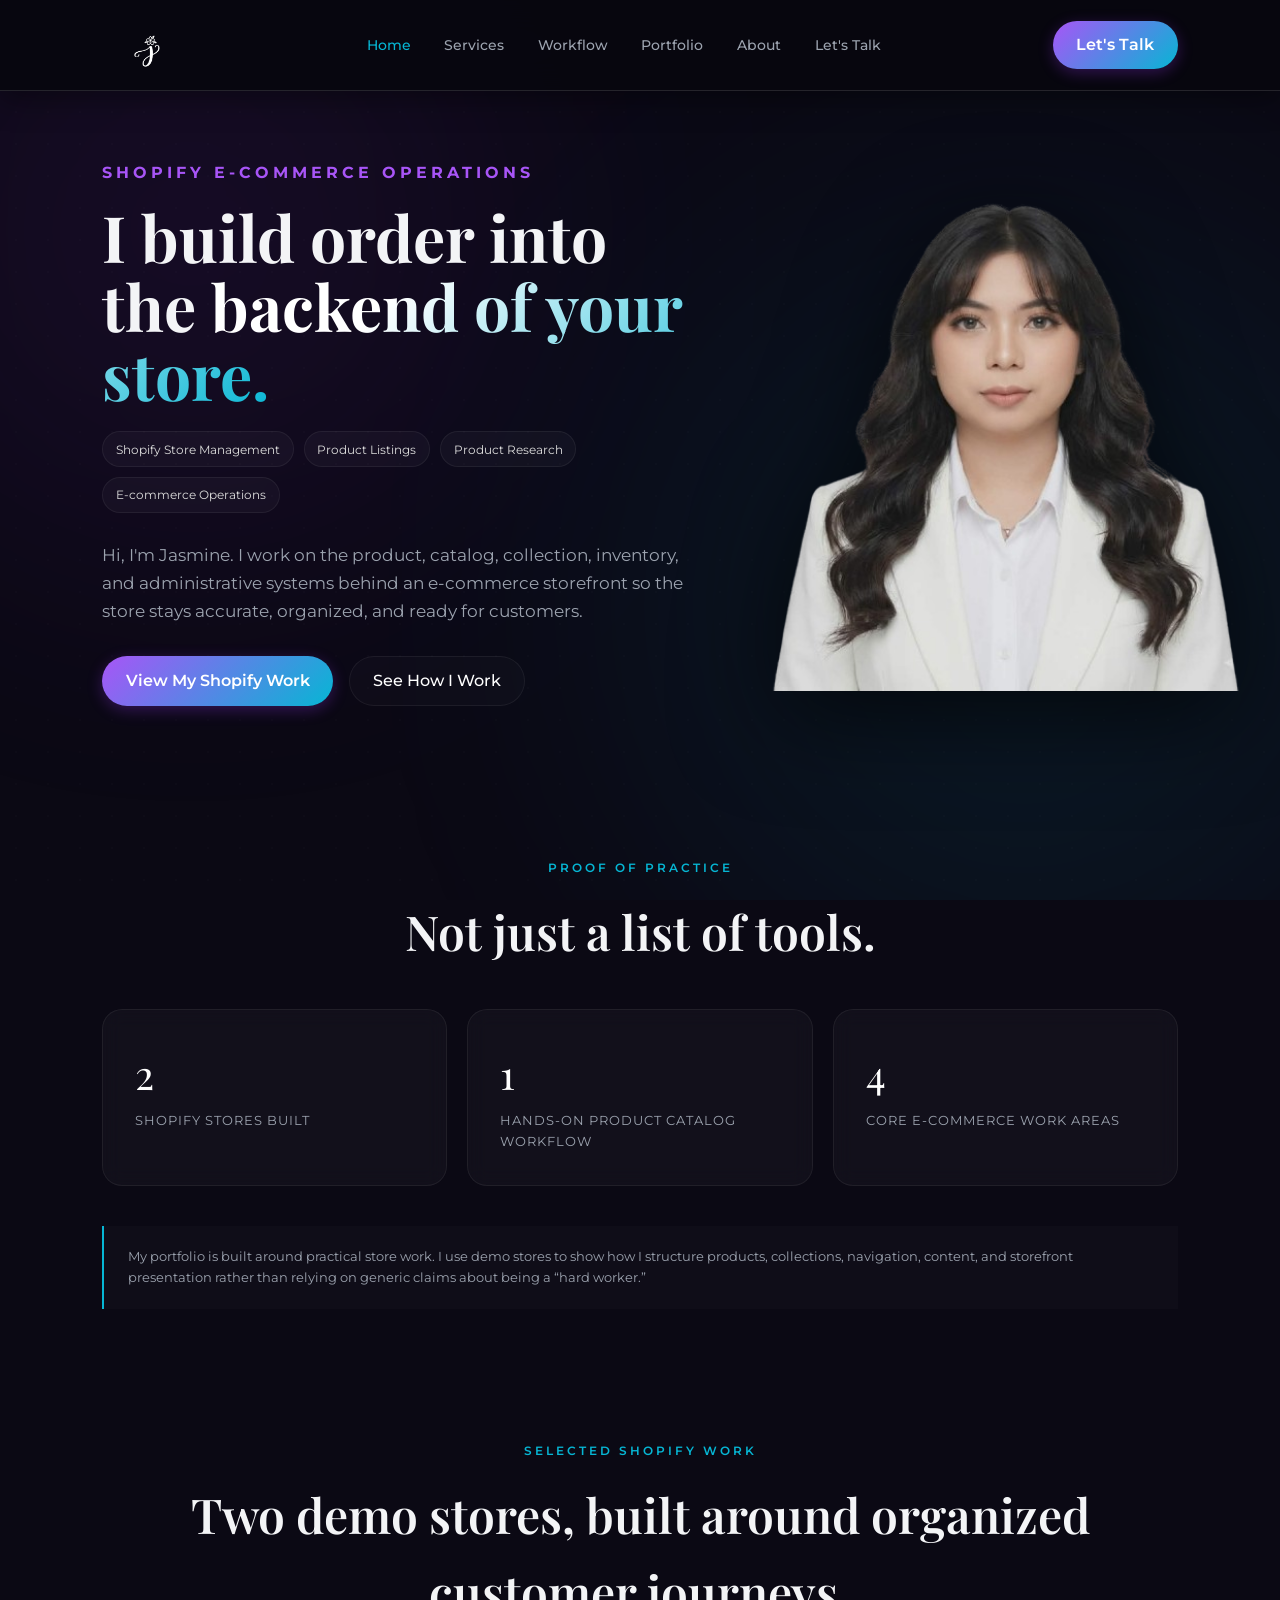
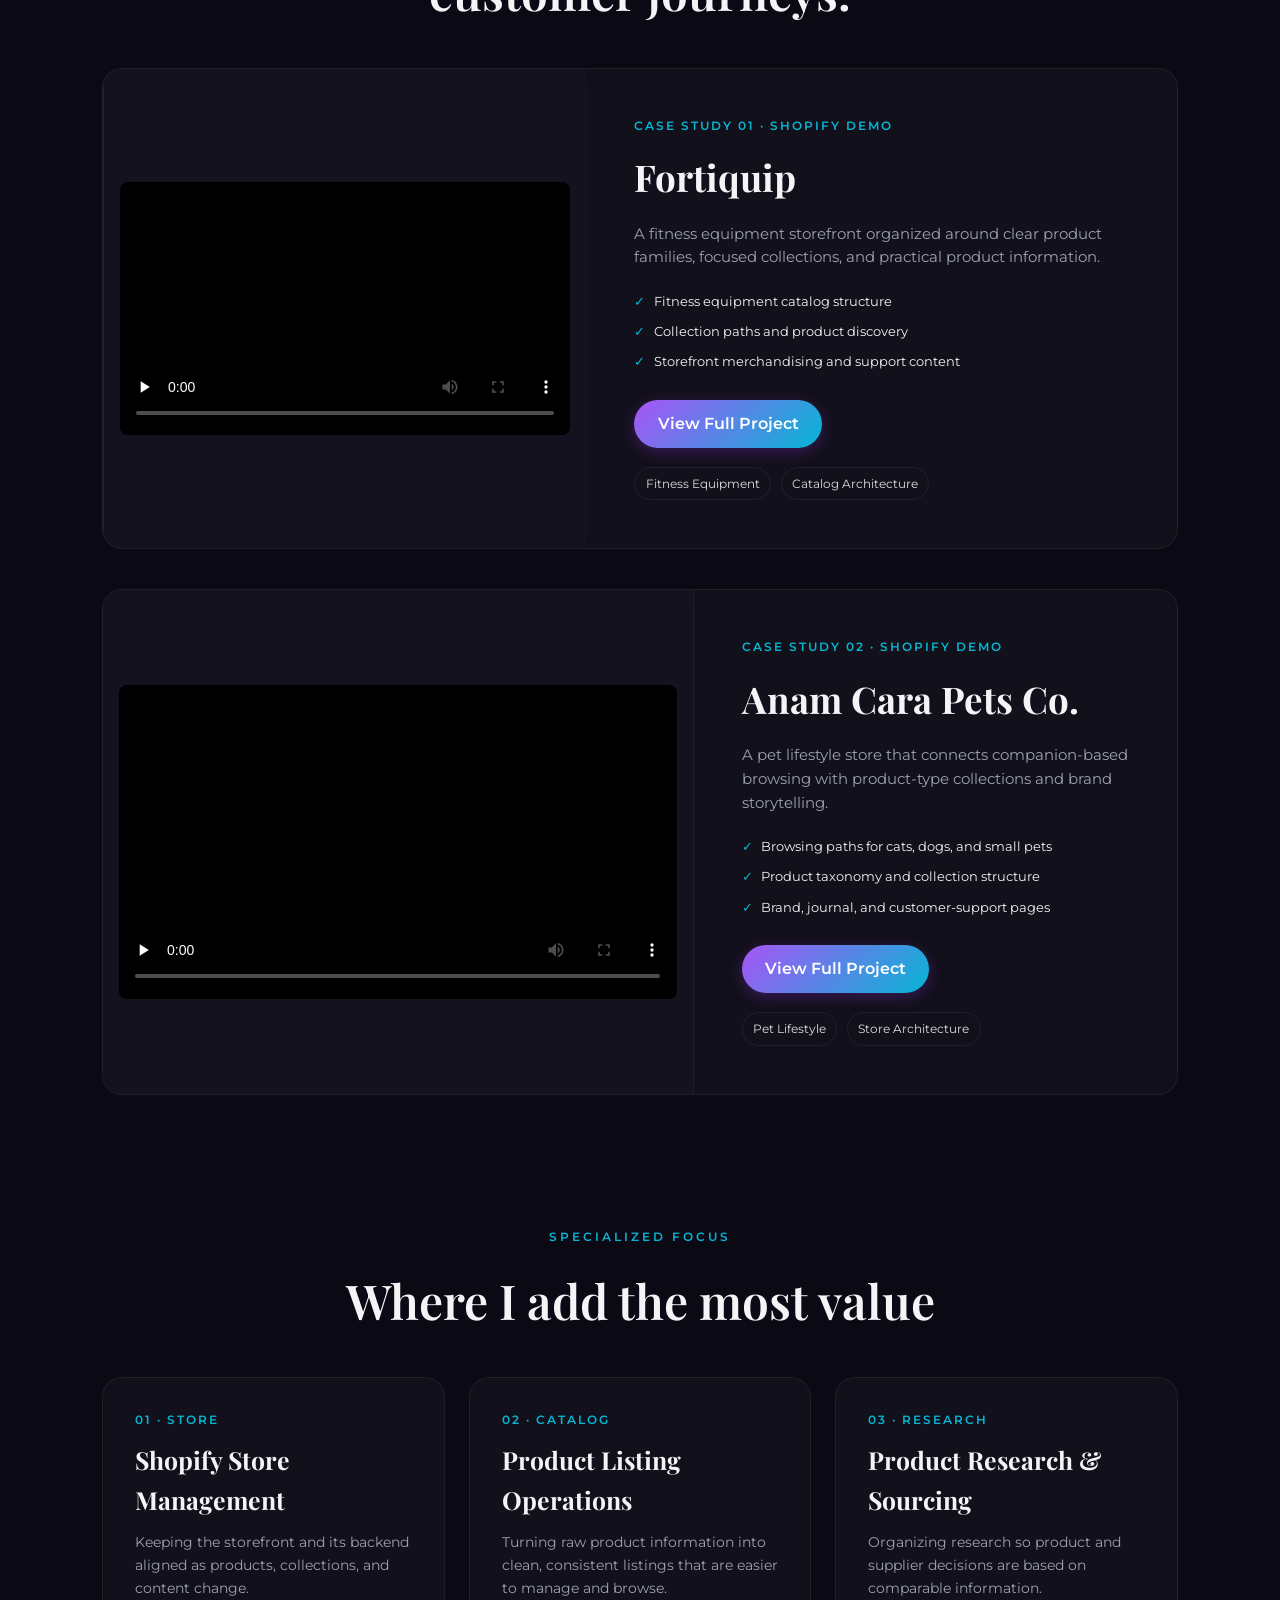
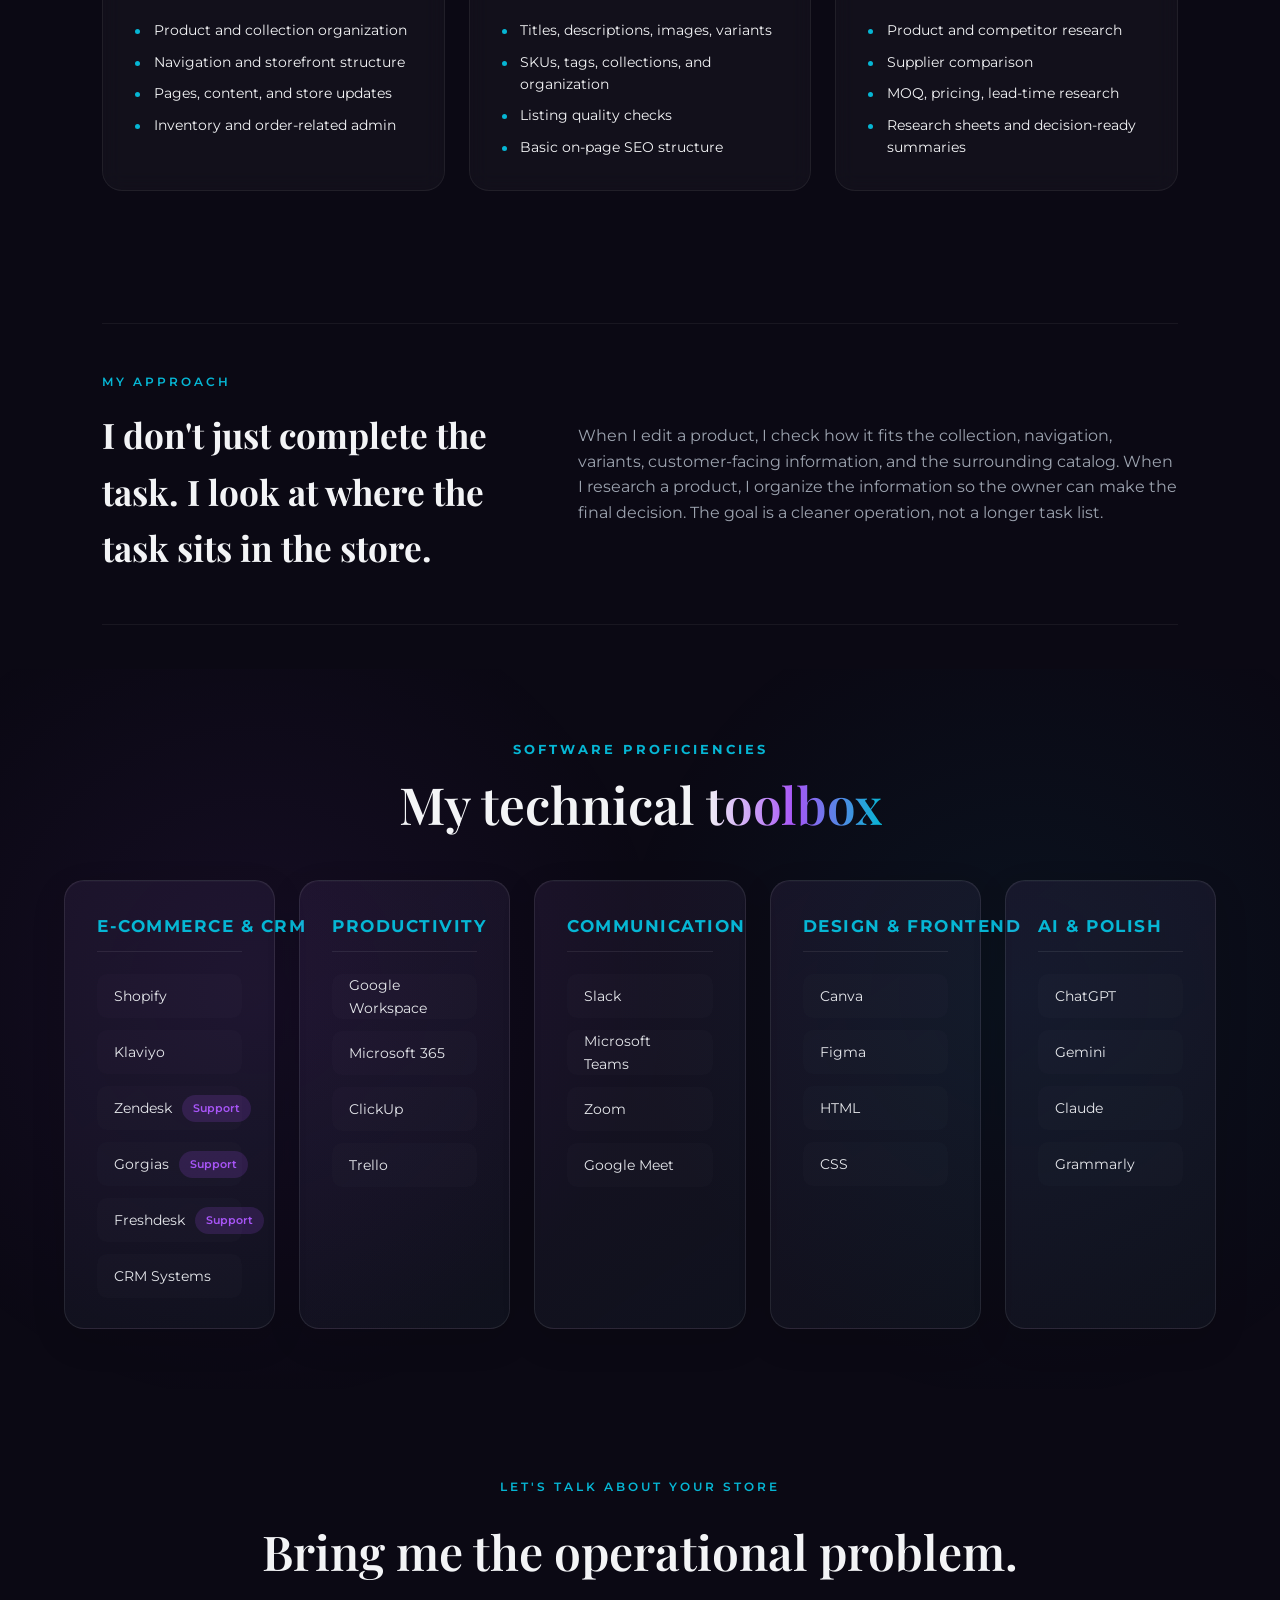
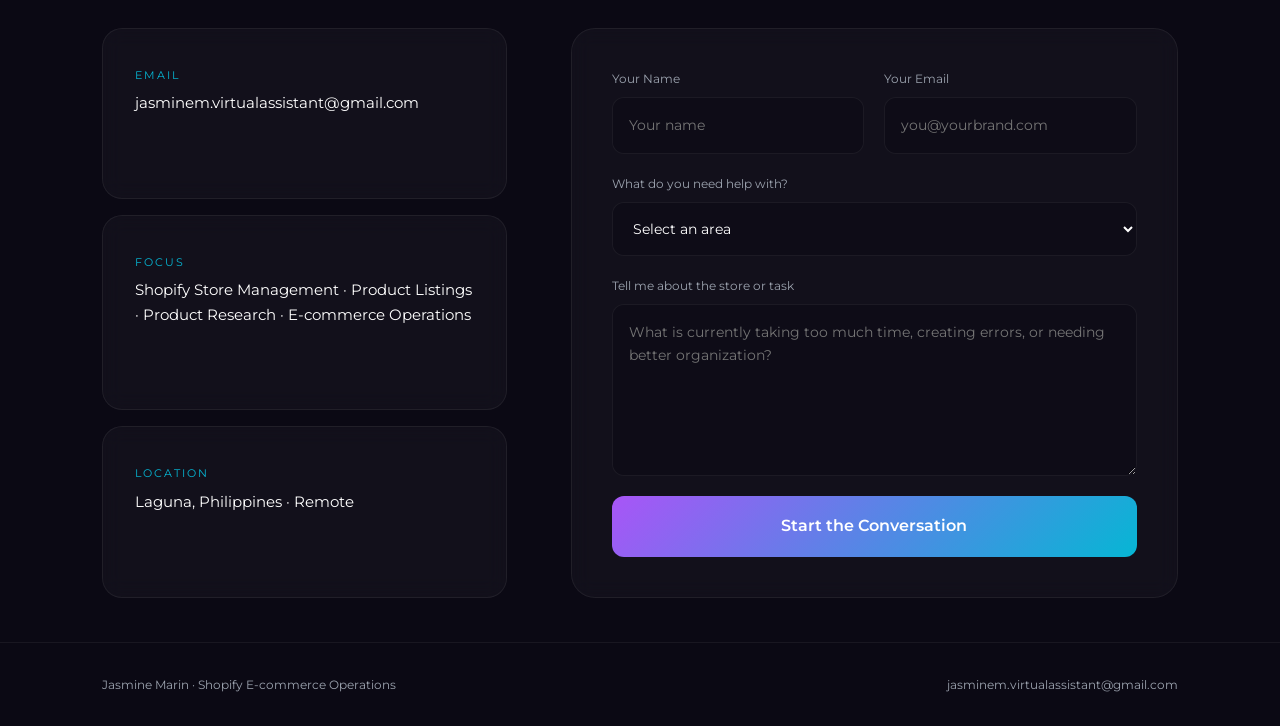
==== commit d9982721: "updated logo name and image added" ====
--- a/index.html
+++ b/index.html
@@ -12,7 +12,7 @@
 
 <header>
     <a href="index.html" class="logo" aria-label="Jasmine Marin home">
-        <img src="image/Jasmine LOGO.png" alt="Jasmine Marin logo" class="logo-img">
+        <img src="image/jasmine-logo.png" alt="Jasmine Marin logo" class="logo-img">
     </a>
 
     <button class="mobile-menu-btn" type="button" aria-label="Open navigation" aria-controls="menu" aria-expanded="false">
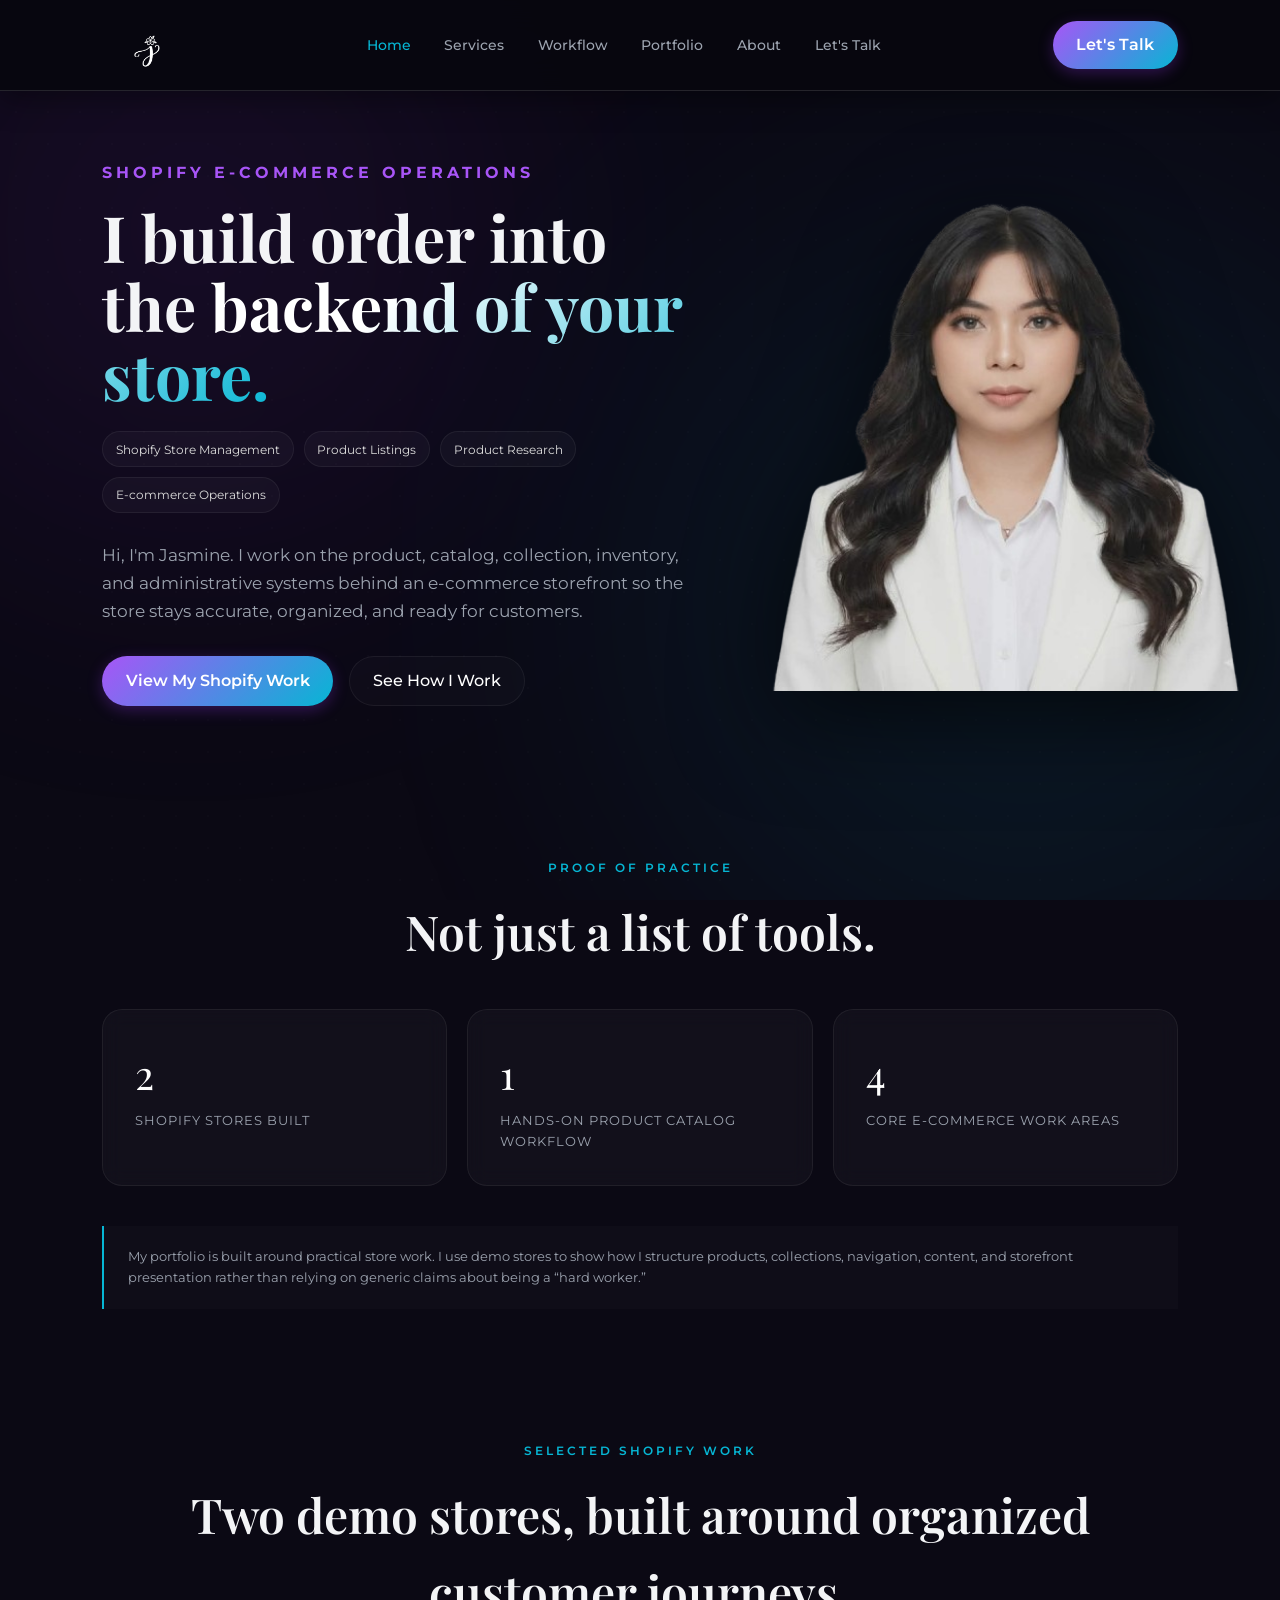
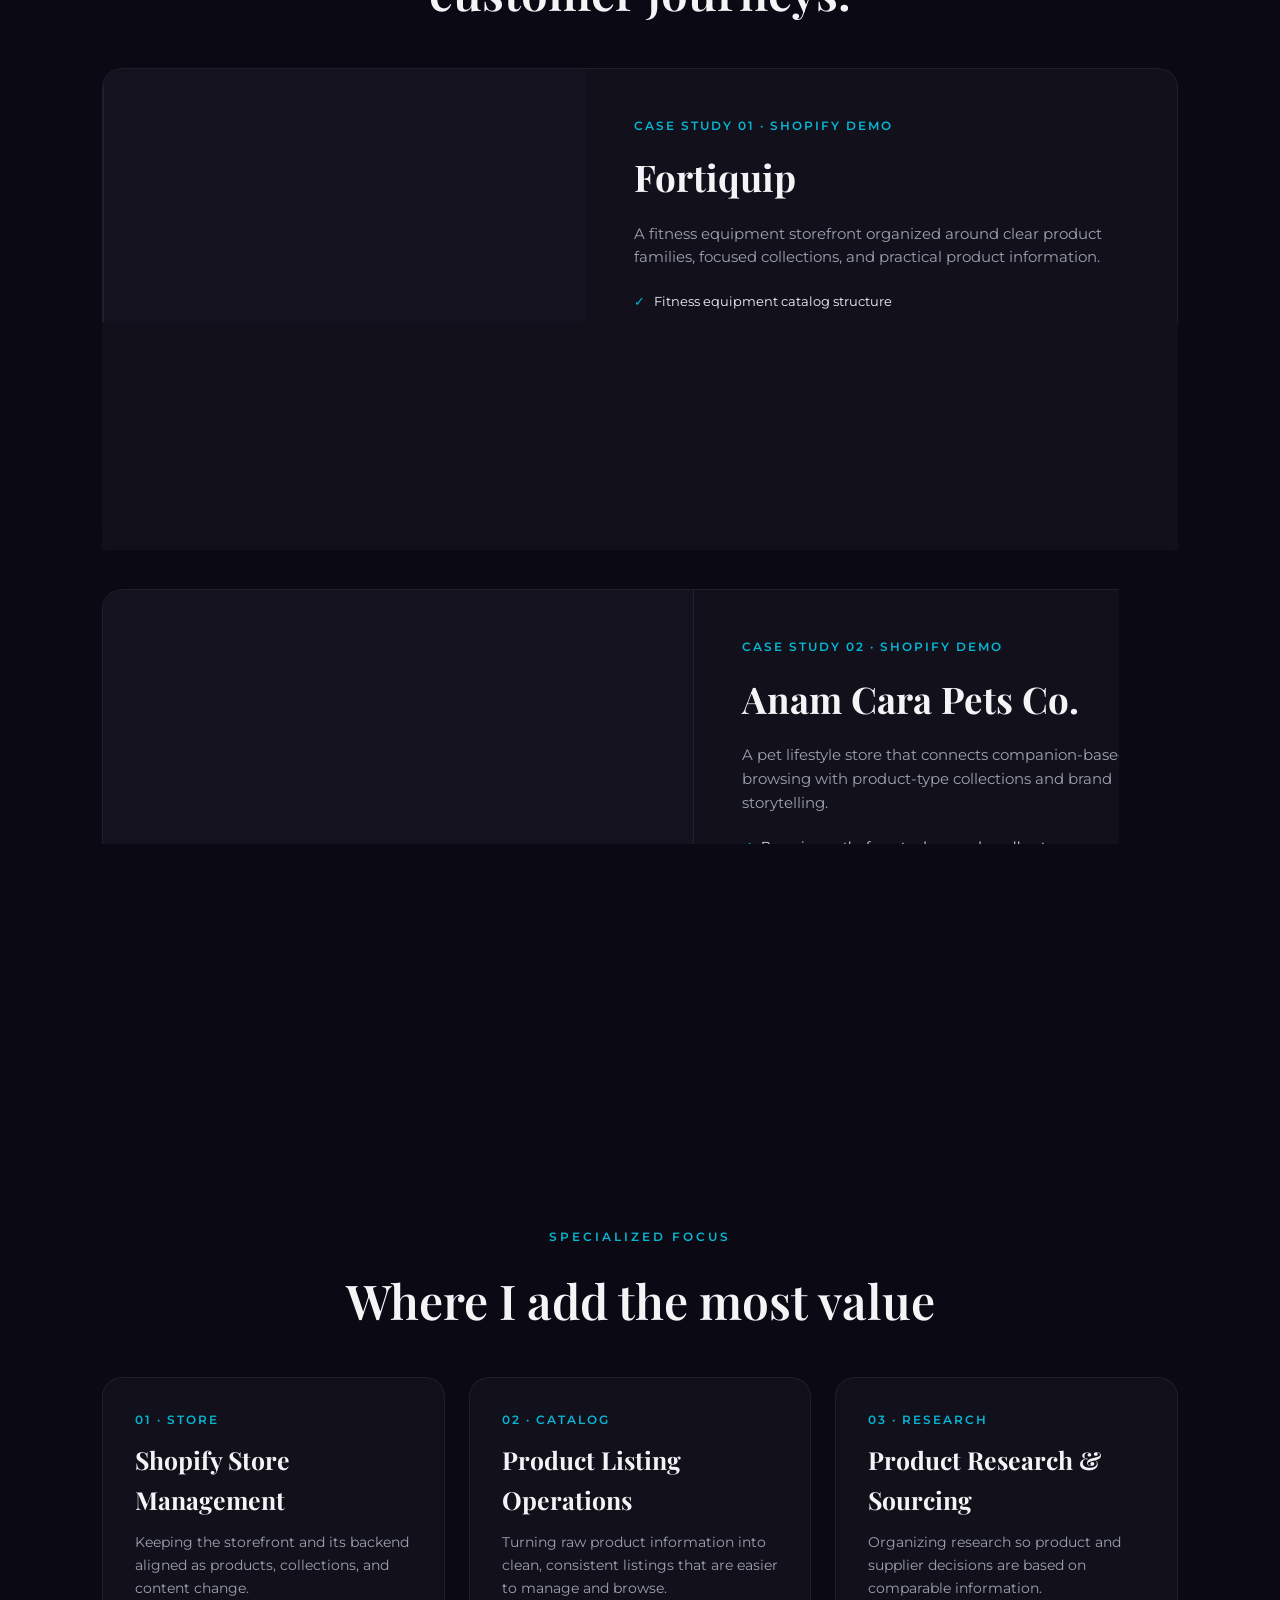
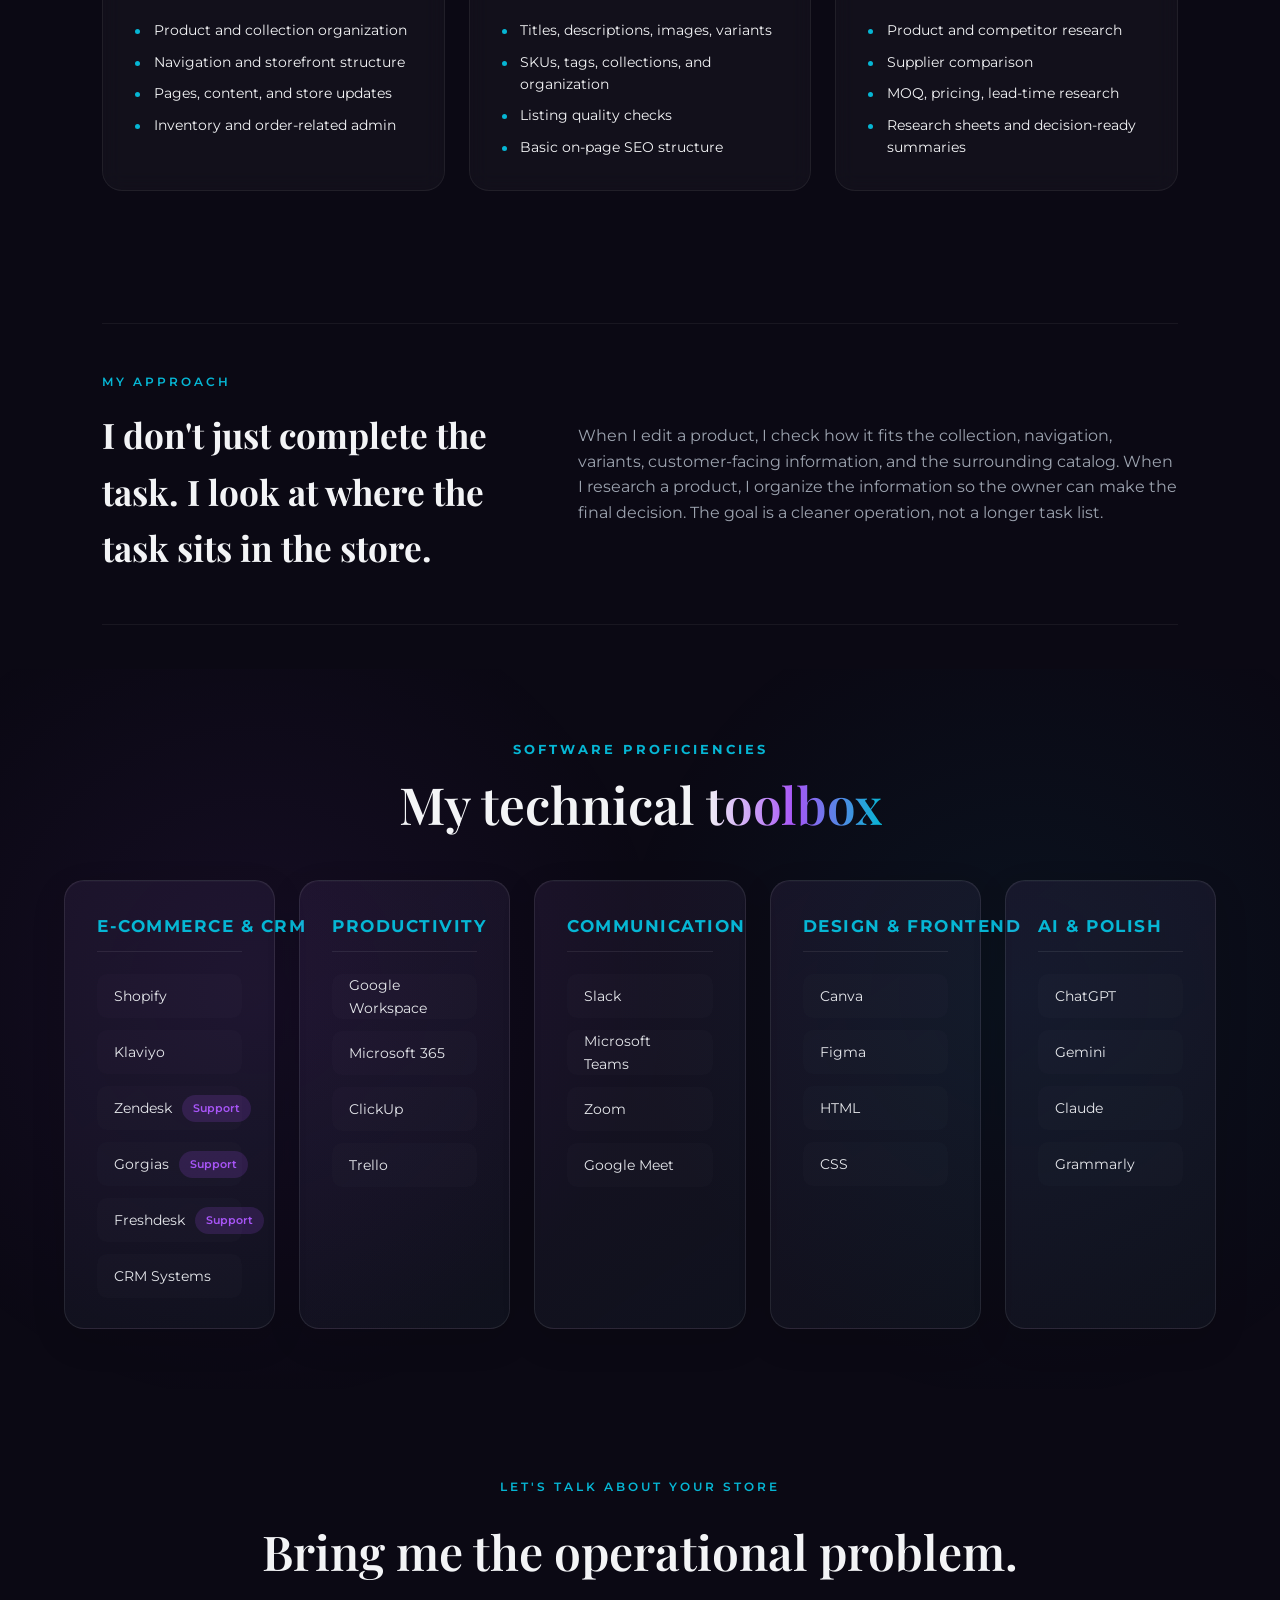
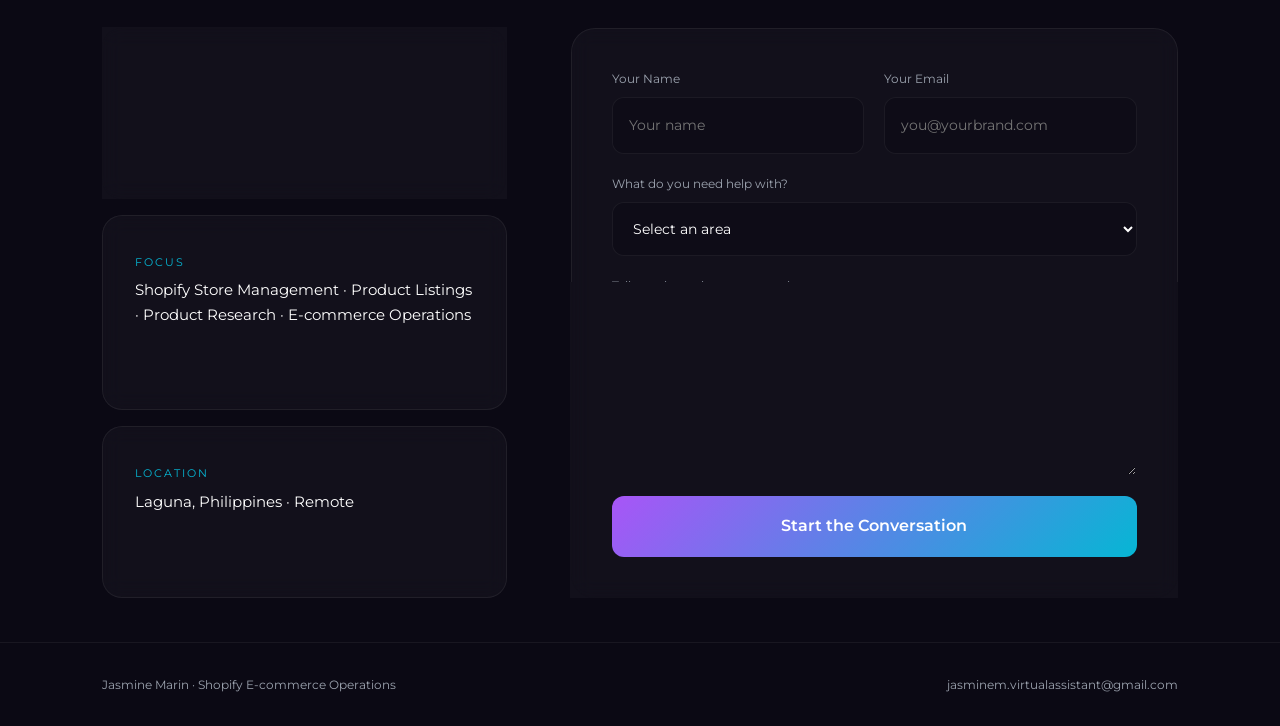
==== commit 2b88ac4a: "FIXED PORTFOLIO IMAGES AND VIDEOS" ====
--- a/index.html
+++ b/index.html
@@ -67,70 +67,108 @@
     <p class="case-note">My portfolio is built around practical store work. I use demo stores to show how I structure products, collections, navigation, content, and storefront presentation rather than relying on generic claims about being a “hard worker.”</p>
 </section>
 
-  <section class="reveal" id="selected-work">
+<section class="reveal" id="selected-work">
     <div class="section-tag">Selected Shopify Work</div>
     <h2 class="section-title">Two demo stores, built around organized customer journeys.</h2>
 
     <div class="project-stack">
-      <article class="project-card">
-        <div class="project-card-inner">
-          <div class="project-visual">
-            <div class="work-video-wrapper">
-              <video class="work-sample-video" controls playsinline preload="none" poster="../assets/portfolio/fortiquip/homepage%20-%20fortiquip.png" aria-label="Fortiquip new version demo store walkthrough">
-                <source src="../assets/portfolio/fortiquip/FORTIQUIP%20STORE%20(NEW%20VERSION)%20-%20VIDEO%20DEMO%20.mp4" type="video/mp4">
-                Your browser does not support HTML video.
-              </video>
-            </div>
-          </div>
-
-          <div class="project-copy">
-            <span class="project-kicker">CASE STUDY 01 · SHOPIFY DEMO</span>
-            <h3>Fortiquip</h3>
-            <p>A fitness equipment storefront organized around clear product families, focused collections, and practical product information.</p>
-            <ul>
-              <li>Fitness equipment catalog structure</li>
-              <li>Collection paths and product discovery</li>
-              <li>Storefront merchandising and support content</li>
-            </ul>
-            <a class="btn-primary" href="portfolio.html#fortiquip">View Full Project</a>
-            <div class="project-meta">
-              <span>Fitness Equipment</span>
-              <span>Catalog Architecture</span>
-            </div>
-          </div>
-        </div>
-      </article>
-
-      <article class="project-card reverse">
-        <div class="project-card-inner">
-          <div class="project-visual">
-            <div class="work-video-wrapper">
-              <video class="work-sample-video" controls playsinline preload="none" poster="../assets/portfolio/anam-cara/homepage-anamcarapetsco.png" aria-label="Anam Cara Pets Co. demo store walkthrough">
-                <source src="../assets/portfolio/anam-cara/ANAM%20CARA%20PETS%20CO_STORE%20WEBSITE%20PAGES%20DEMO.mp4" type="video/mp4">
-                Your browser does not support HTML video.
-              </video>
-            </div>
-          </div>
-
-          <div class="project-copy">
-            <span class="project-kicker">CASE STUDY 02 · SHOPIFY DEMO</span>
-            <h3>Anam Cara Pets Co.</h3>
-            <p>A pet lifestyle store that connects companion-based browsing with product-type collections and brand storytelling.</p>
-            <ul>
-              <li>Browsing paths for cats, dogs, and small pets</li>
-              <li>Product taxonomy and collection structure</li>
-              <li>Brand, journal, and customer-support pages</li>
-            </ul>
-            <a class="btn-primary" href="portfolio.html#anam-cara">View Full Project</a>
-            <div class="project-meta">
-              <span>Pet Lifestyle</span>
-              <span>Store Architecture</span>
-            </div>
-          </div>
-        </div>
-      </article>
-    </div>
-  </section>
+
+        <!-- FORTIQUIP -->
+        <article class="project-card">
+            <div class="project-card-inner">
+
+                <div class="project-visual">
+                    <div class="work-video-wrapper">
+
+                        <!-- Fortiquip Google Drive video -->
+                        <!-- Replace YOUR_FORTIQUIP_FILE_ID with the actual MP4 file ID -->
+                        <iframe
+                            src="https://drive.google.com/file/d/1SMSg3M3Y8QDPmfUCSavT9uzcEY2UhiBj/preview?autoplay=1"
+                            allow="autoplay"
+                            allowfullscreen
+                            title="Fortiquip new version demo store walkthrough">
+                        </iframe>
+
+                    </div>
+                </div>
+
+                <div class="project-copy">
+                    <span class="project-kicker">CASE STUDY 01 · SHOPIFY DEMO</span>
+
+                    <h3>Fortiquip</h3>
+
+                    <p>
+                        A fitness equipment storefront organized around clear product families, focused collections, and practical product information.
+                    </p>
+
+                    <ul>
+                        <li>Fitness equipment catalog structure</li>
+                        <li>Collection paths and product discovery</li>
+                        <li>Storefront merchandising and support content</li>
+                    </ul>
+
+                    <a class="btn-primary" href="portfolio.html#fortiquip">
+                        View Full Project
+                    </a>
+
+                    <div class="project-meta">
+                        <span>Fitness Equipment</span>
+                        <span>Catalog Architecture</span>
+                    </div>
+                </div>
+
+            </div>
+        </article>
+
+
+        <!-- ANAM CARA PETS CO. -->
+        <article class="project-card reverse">
+            <div class="project-card-inner">
+
+                <div class="project-visual">
+                    <div class="work-video-wrapper">
+
+                        <!-- Anam Cara Pets Co. Google Drive video -->
+                        <iframe
+                            src="https://drive.google.com/file/d/1yKWBoZYmveKpacjhf3UpW4vcca1lgZLX/preview?autoplay=1"
+                            allow="autoplay"
+                            allowfullscreen
+                            title="Anam Cara Pets Co. demo store walkthrough">
+                        </iframe>
+
+                    </div>
+                </div>
+
+                <div class="project-copy">
+                    <span class="project-kicker">CASE STUDY 02 · SHOPIFY DEMO</span>
+
+                    <h3>Anam Cara Pets Co.</h3>
+
+                    <p>
+                        A pet lifestyle store that connects companion-based browsing with product-type collections and brand storytelling.
+                    </p>
+
+                    <ul>
+                        <li>Browsing paths for cats, dogs, and small pets</li>
+                        <li>Product taxonomy and collection structure</li>
+                        <li>Brand, journal, and customer-support pages</li>
+                    </ul>
+
+                    <a class="btn-primary" href="portfolio.html#anam-cara">
+                        View Full Project
+                    </a>
+
+                    <div class="project-meta">
+                        <span>Pet Lifestyle</span>
+                        <span>Store Architecture</span>
+                    </div>
+                </div>
+
+            </div>
+        </article>
+
+    </div>
+</section>
 
 <section class="reveal">
     <div class="section-tag">Specialized Focus</div>
--- a/style.css
+++ b/style.css
@@ -438,7 +438,18 @@
 .browser-header{background:#14121f;padding:.6rem .9rem;display:flex;gap:.5rem;border-bottom:1px solid var(--glass-border)}
 .dot{width:9px;height:9px;border-radius:50%;background:rgba(255,255,255,.15)}
 .browser-content{padding:.75rem;display:flex;justify-content:center;align-items:center;flex:1}
-.work-video-wrapper{width:100%;max-width:960px;background:#000;border-radius:8px;overflow:hidden;position:relative;aspect-ratio:16/9}
+.work-video-wrapper {
+    width: 100%;
+    height: 100%;
+    overflow: hidden;
+}
+
+.work-video-wrapper iframe {
+    width: 100%;
+    height: 100%;
+    display: block;
+    border: 0;
+}
 .work-sample-video{width:100%;height:100%;display:block;object-fit:contain;background:#000}
 .project-video-placeholder{
     min-height:0;padding:1.5rem;display:flex;flex-direction:column;align-items:center;justify-content:center;gap:.65rem;
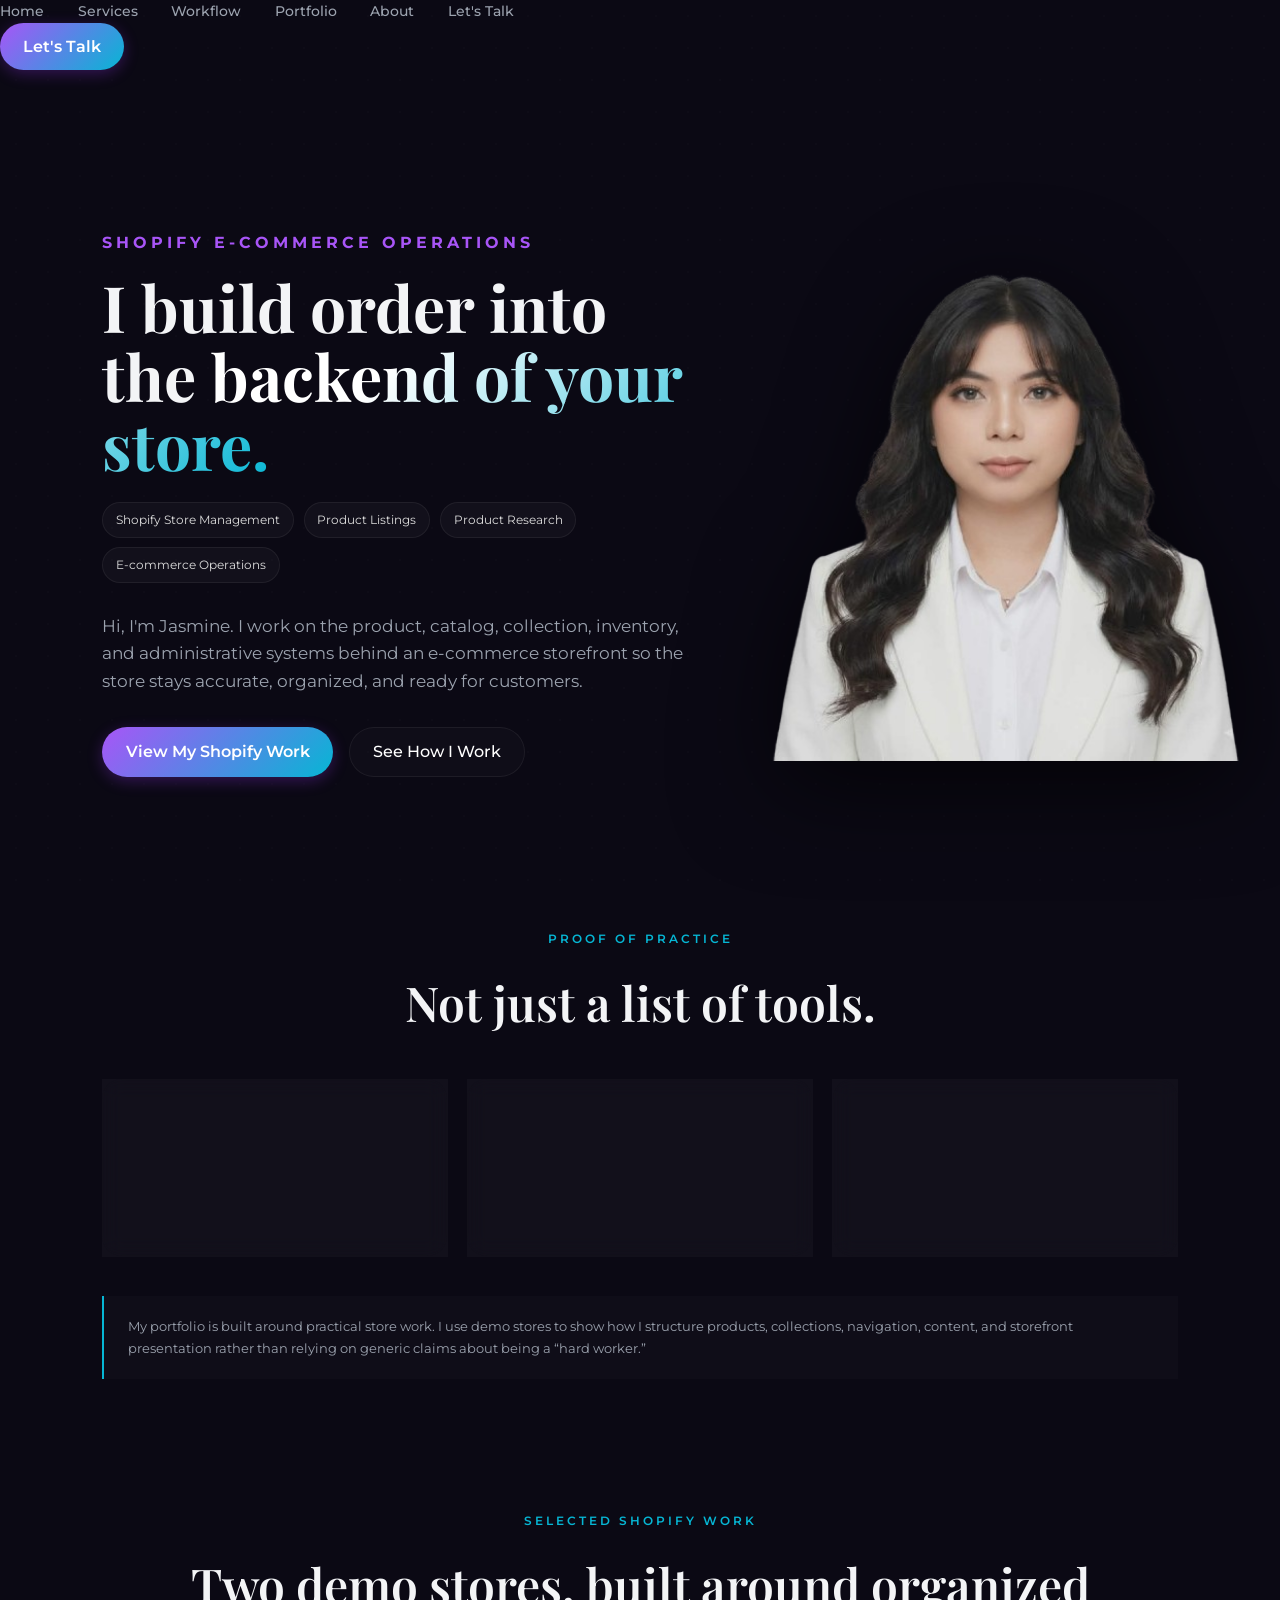
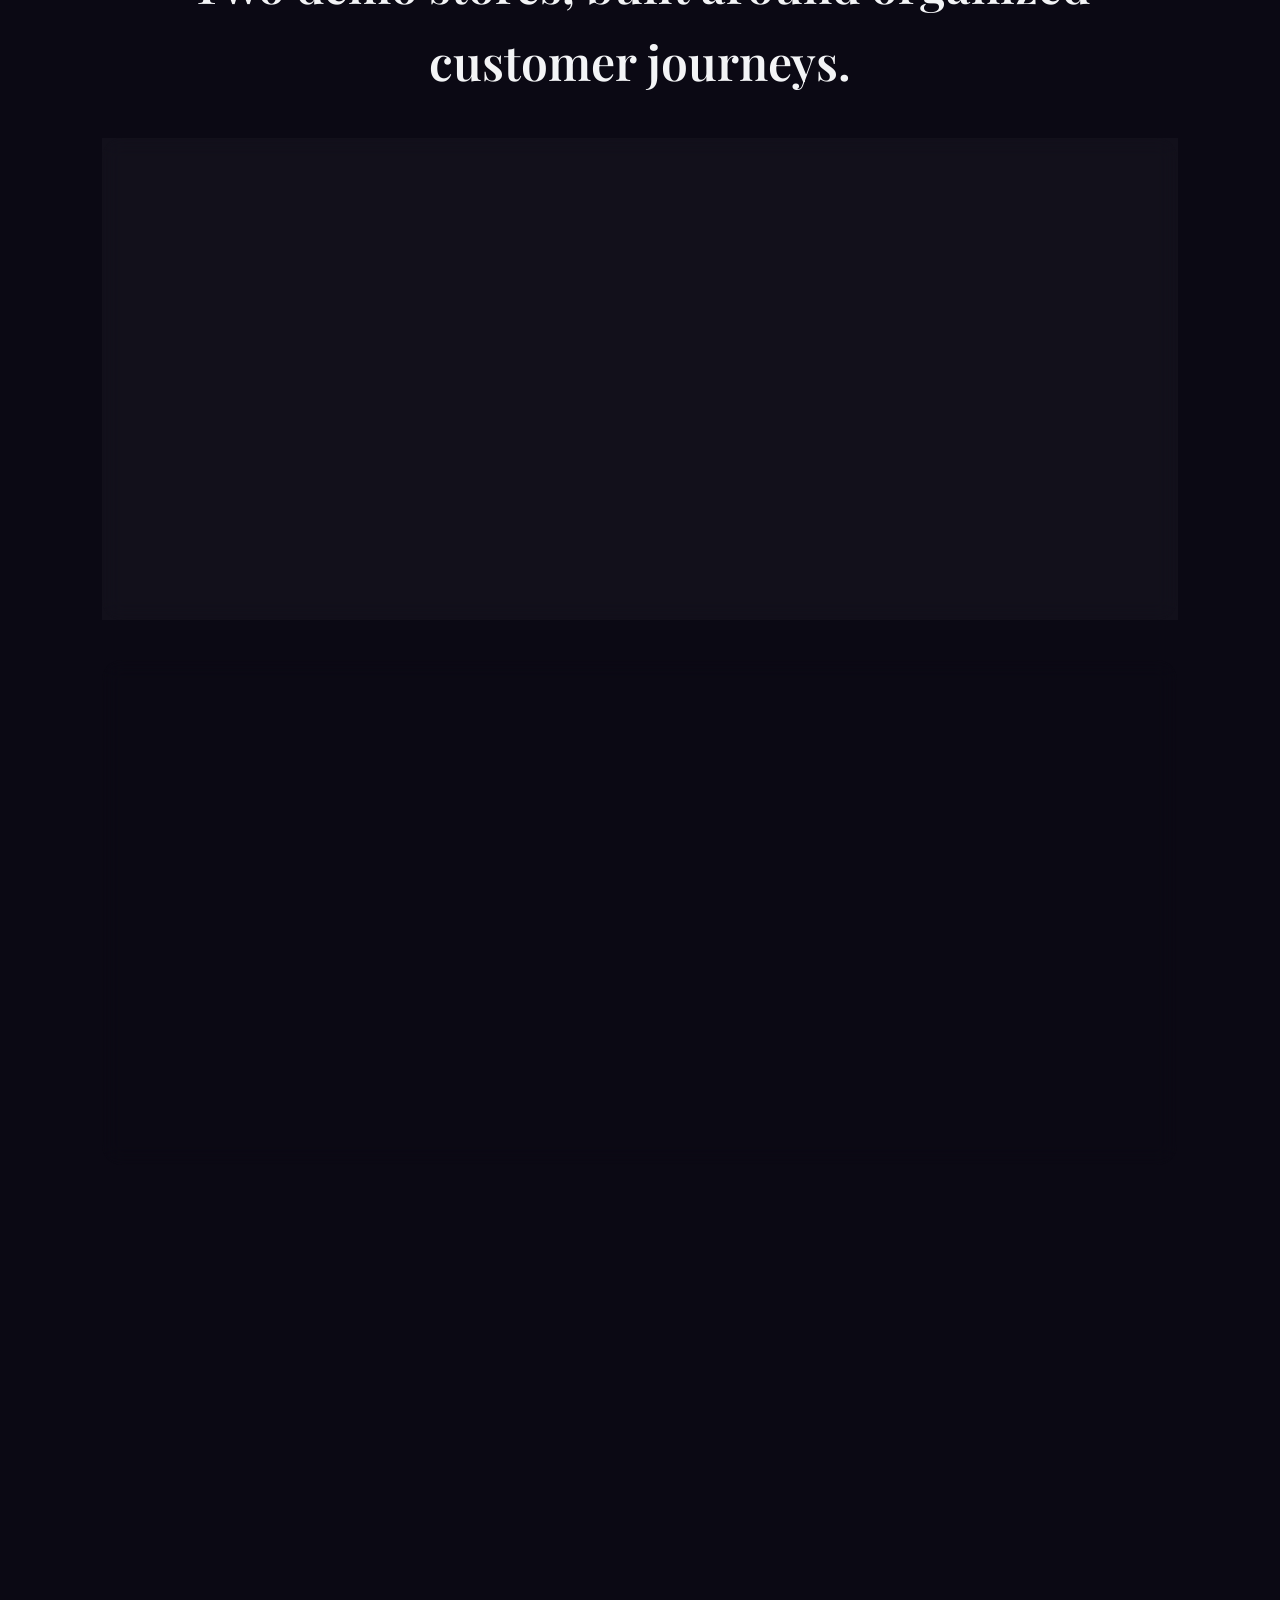
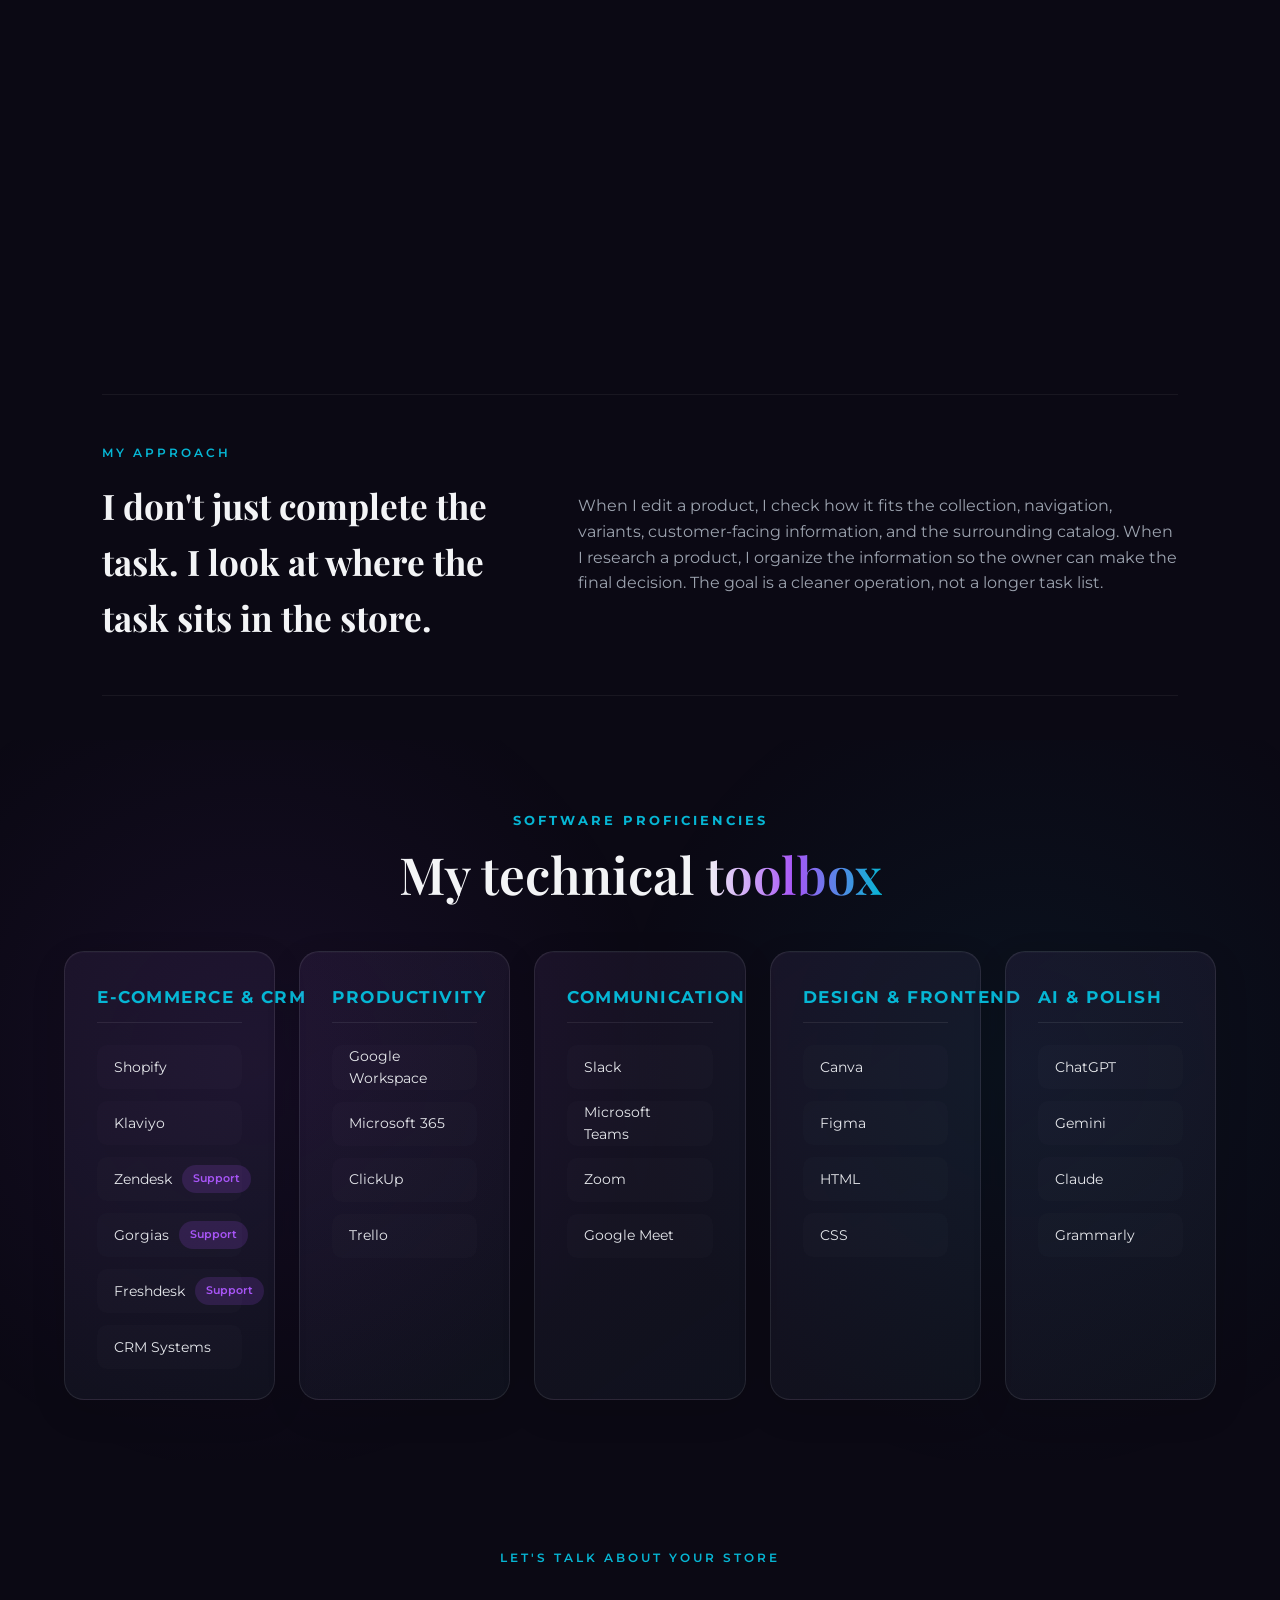
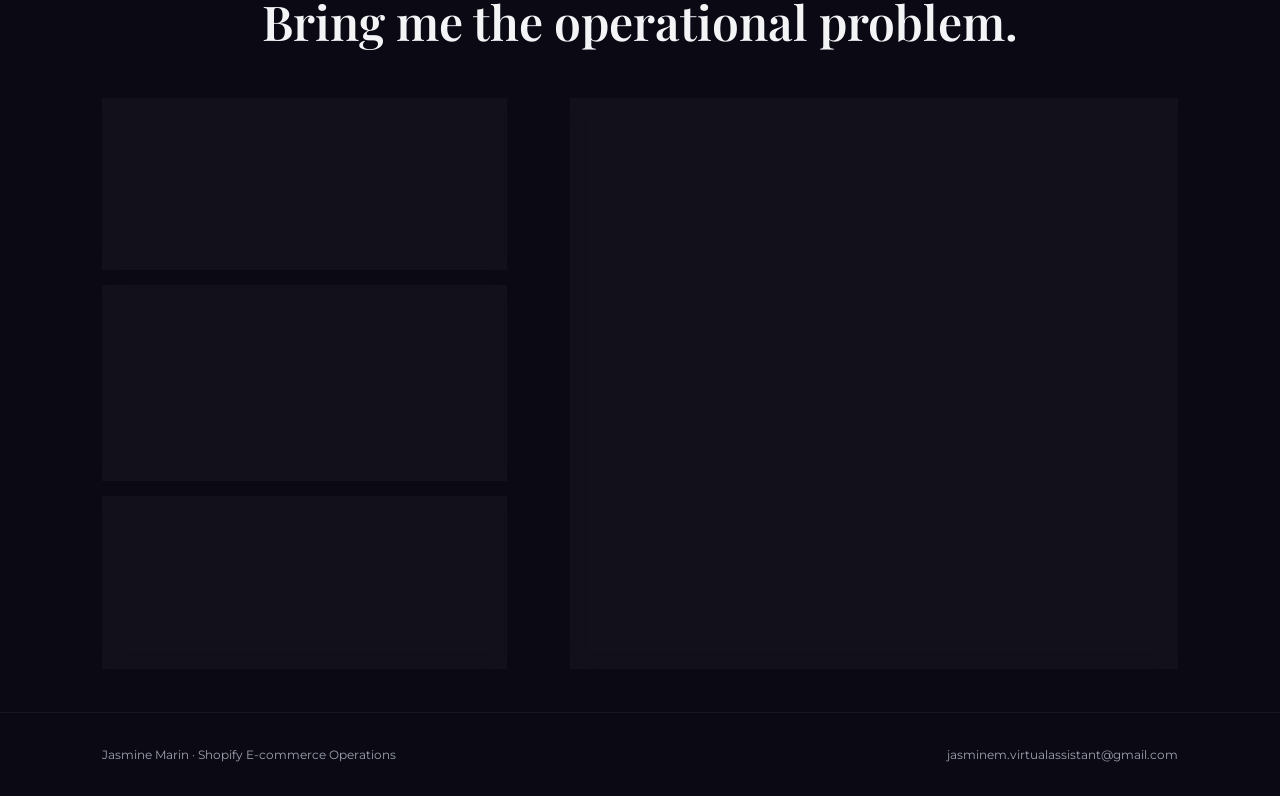
==== commit 97a640f9: "logo icon" ====
--- a/index.html
+++ b/index.html
@@ -3,17 +3,16 @@
 <head>
 <meta charset="UTF-8">
 <meta name="viewport" content="width=device-width, initial-scale=1.0">
+
 <title>Jasmine Marin | Shopify E-commerce Operations</title>
+
 <meta name="description" content="Jasmine Marin specializes in Shopify store management, product listings, product research and e-commerce operations.">
+
 <link rel="stylesheet" href="style.css">
+
+<link rel="icon" type="image/png" href="image/jasmine-logo.png">
+
 </head>
-<body data-page="home">
-<div class="ambient-bg"><div class="blur-blob blob-1"></div><div class="blur-blob blob-2"></div></div>
-
-<header>
-    <a href="index.html" class="logo" aria-label="Jasmine Marin home">
-        <img src="image/jasmine-logo.png" alt="Jasmine Marin logo" class="logo-img">
-    </a>
 
     <button class="mobile-menu-btn" type="button" aria-label="Open navigation" aria-controls="menu" aria-expanded="false">
         <span></span>
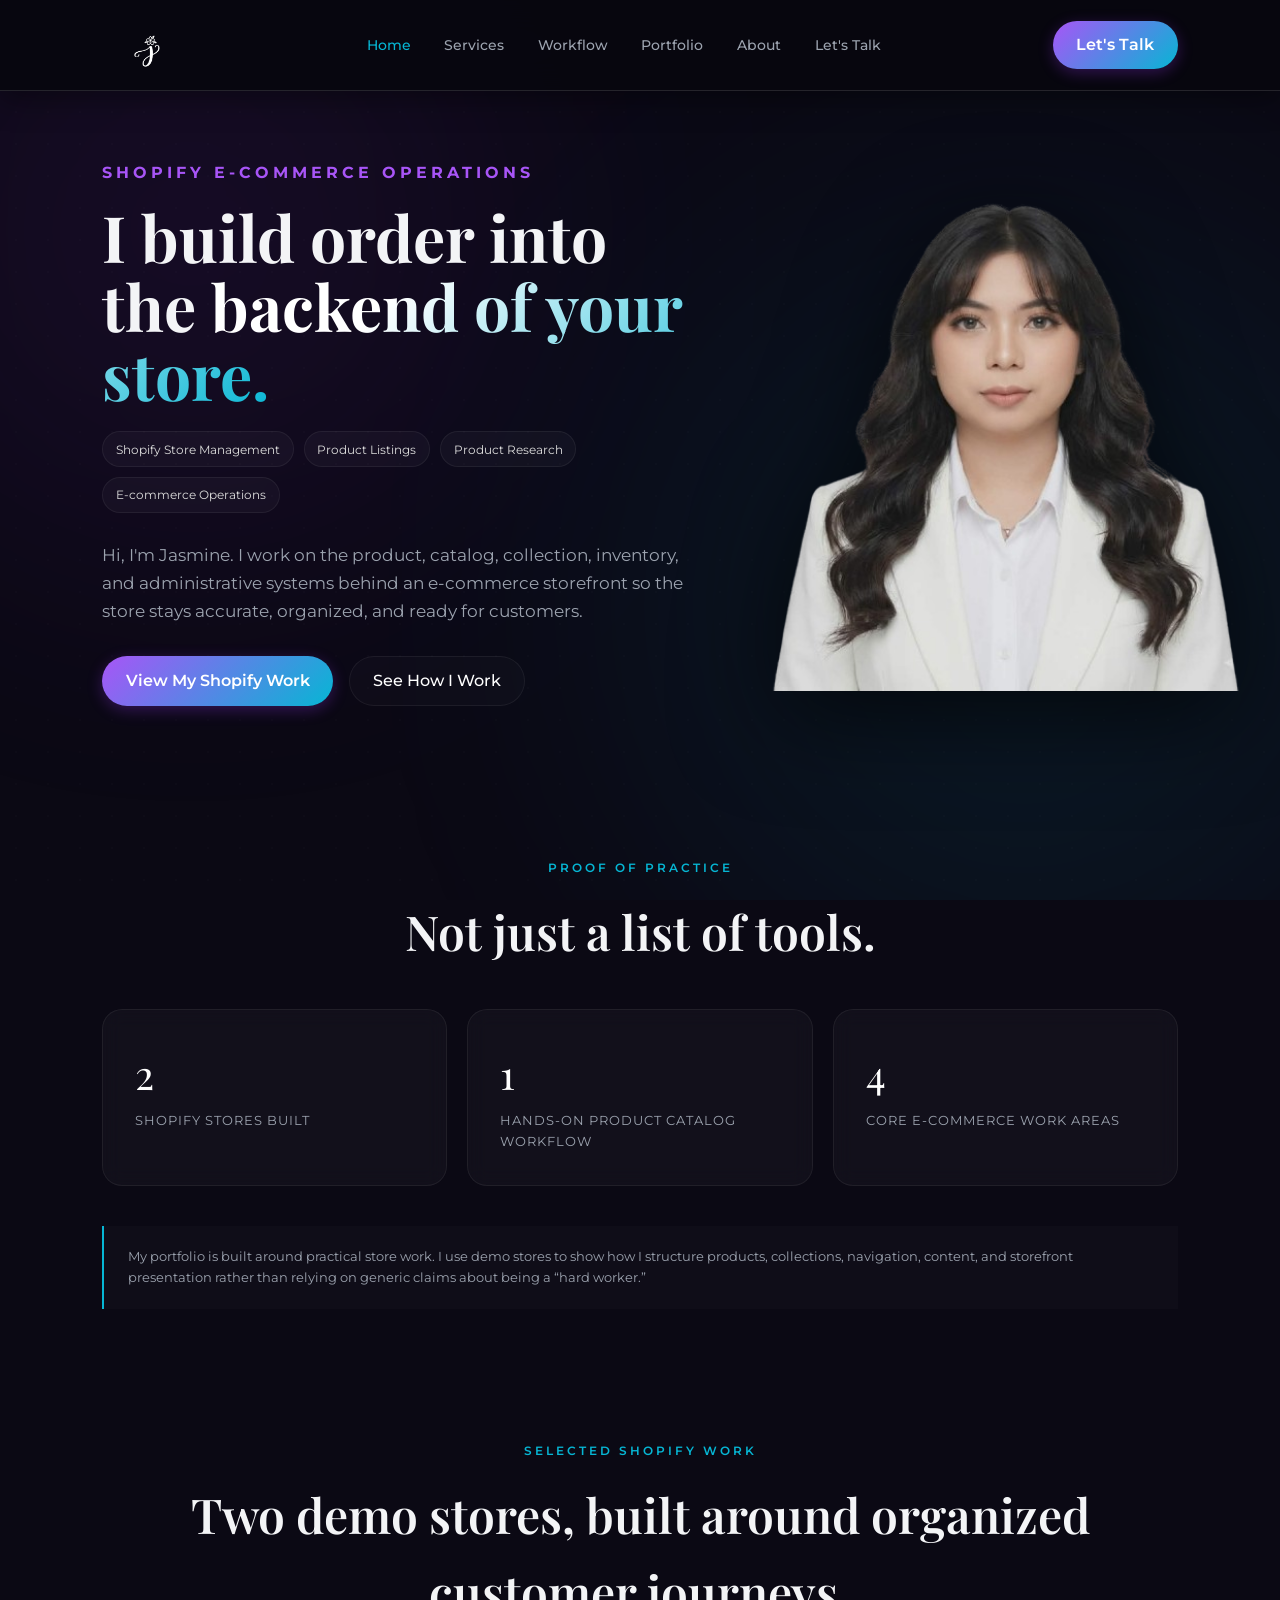
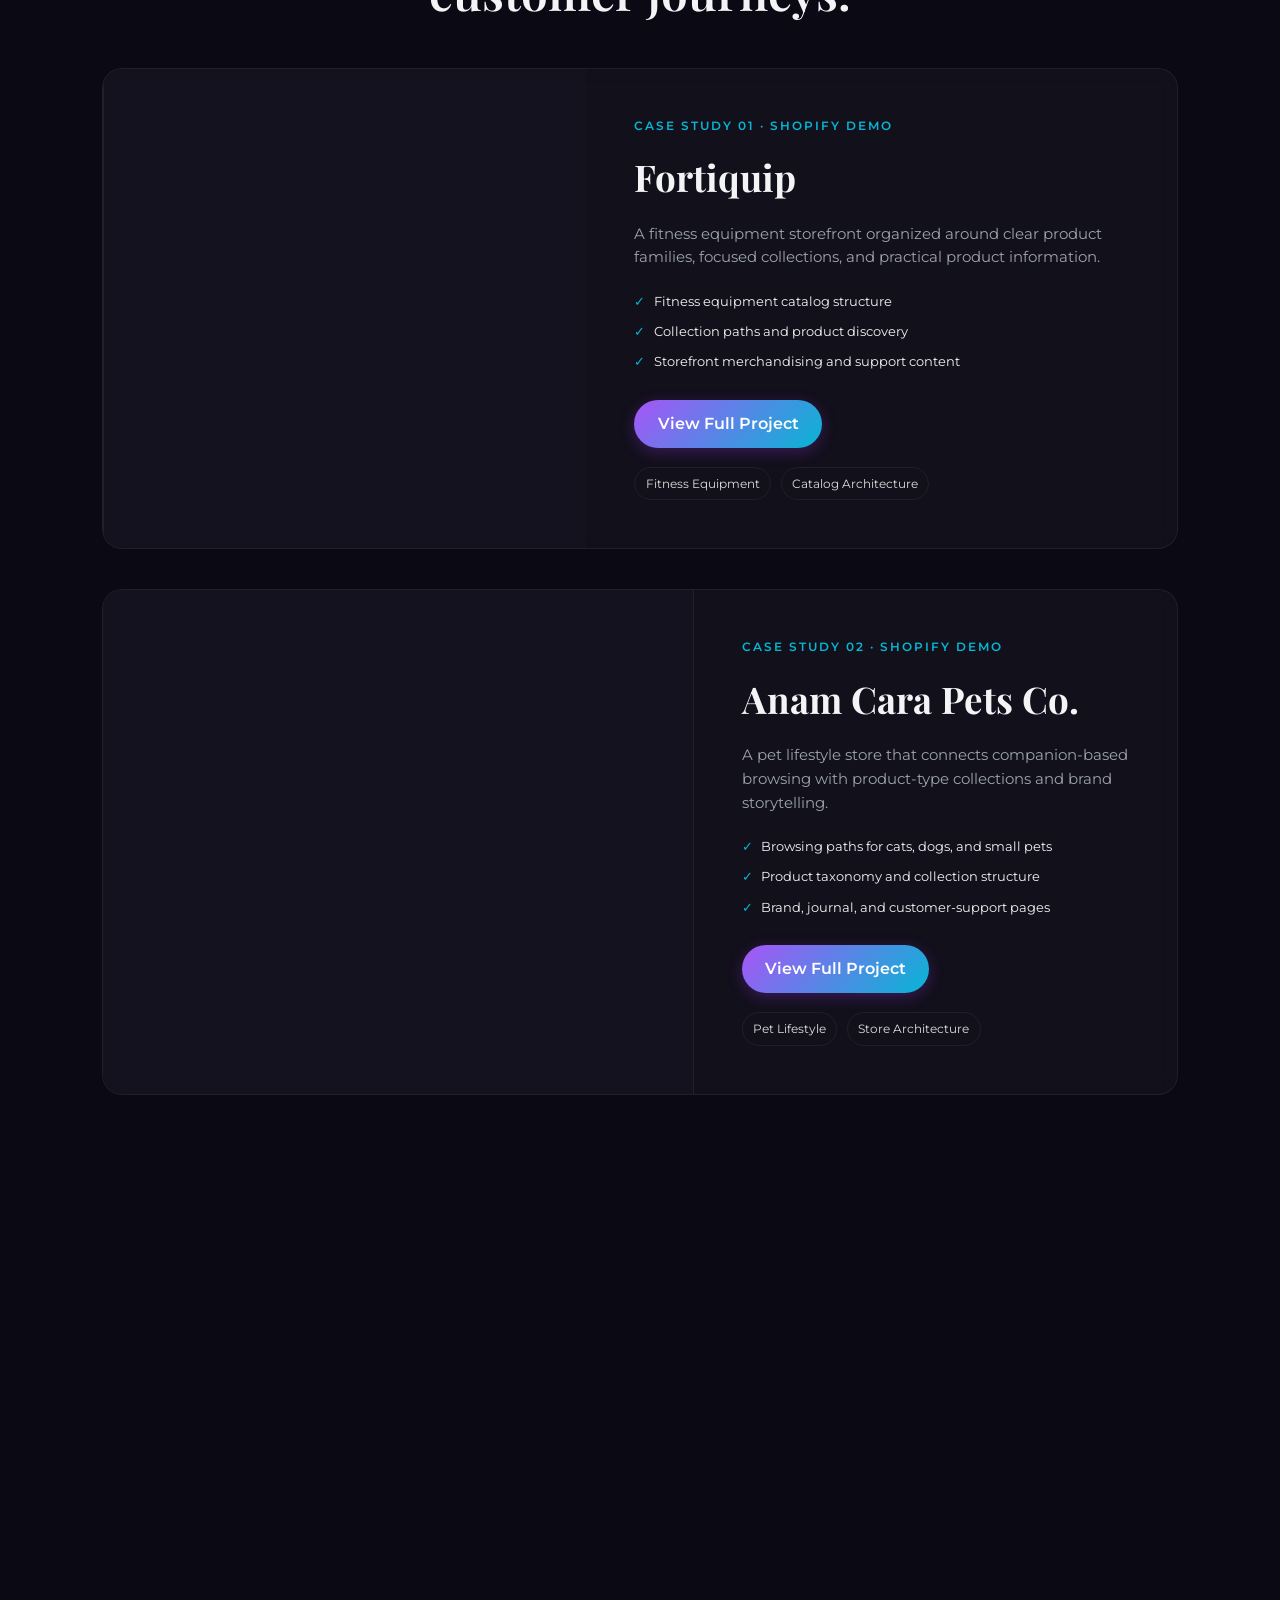
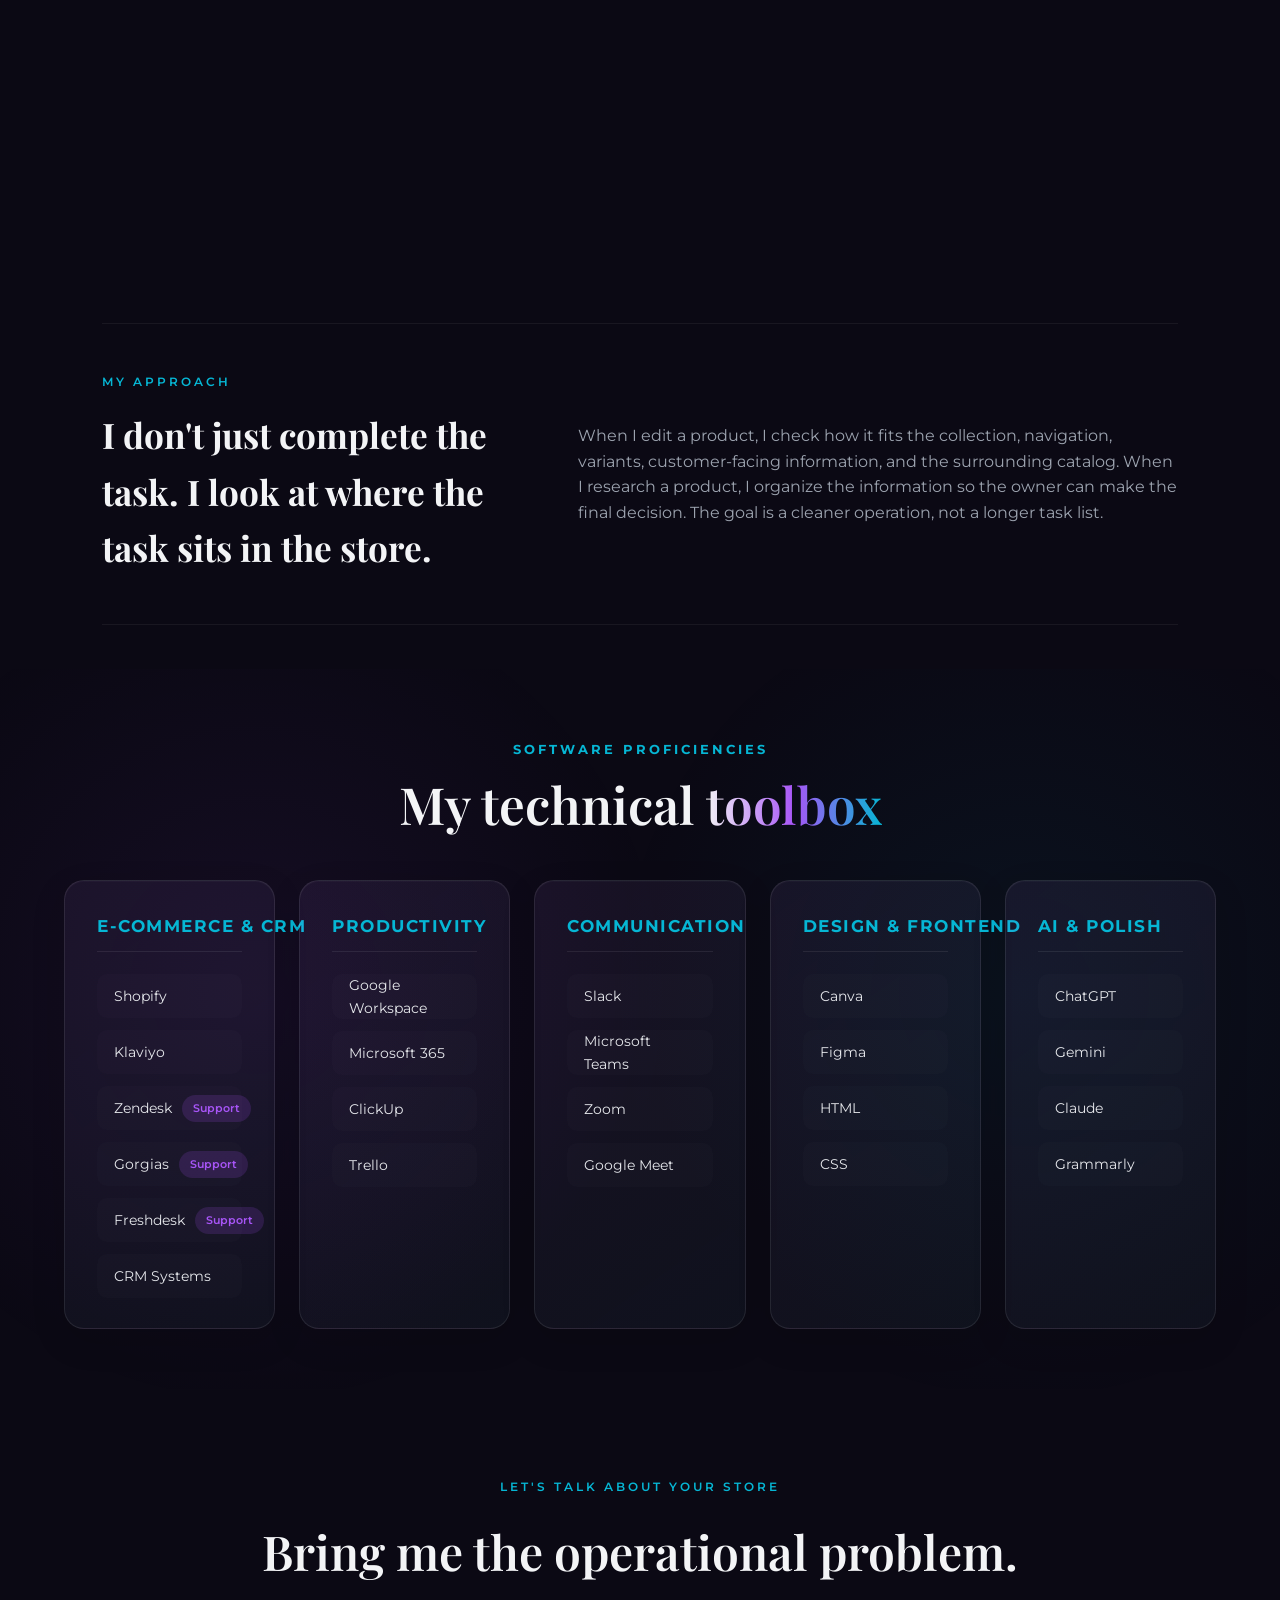
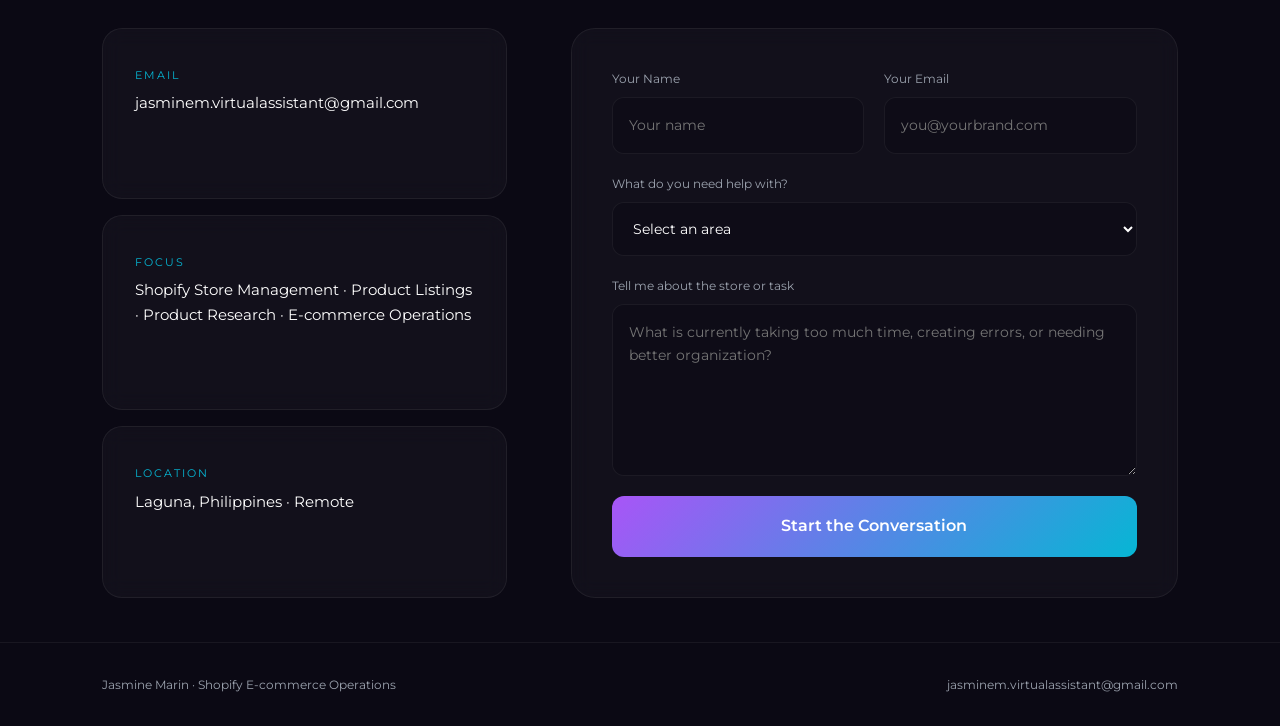
==== commit 2b7899d8: "Update index.html" ====
--- a/index.html
+++ b/index.html
@@ -13,6 +13,13 @@
 <link rel="icon" type="image/png" href="image/jasmine-logo.png">
 
 </head>
+<body data-page="home">
+<div class="ambient-bg"><div class="blur-blob blob-1"></div><div class="blur-blob blob-2"></div></div>
+
+<header>
+    <a href="index.html" class="logo" aria-label="Jasmine Marin home">
+        <img src="image/jasmine-logo.png" alt="Jasmine Marin logo" class="logo-img">
+    </a>
 
     <button class="mobile-menu-btn" type="button" aria-label="Open navigation" aria-controls="menu" aria-expanded="false">
         <span></span>
